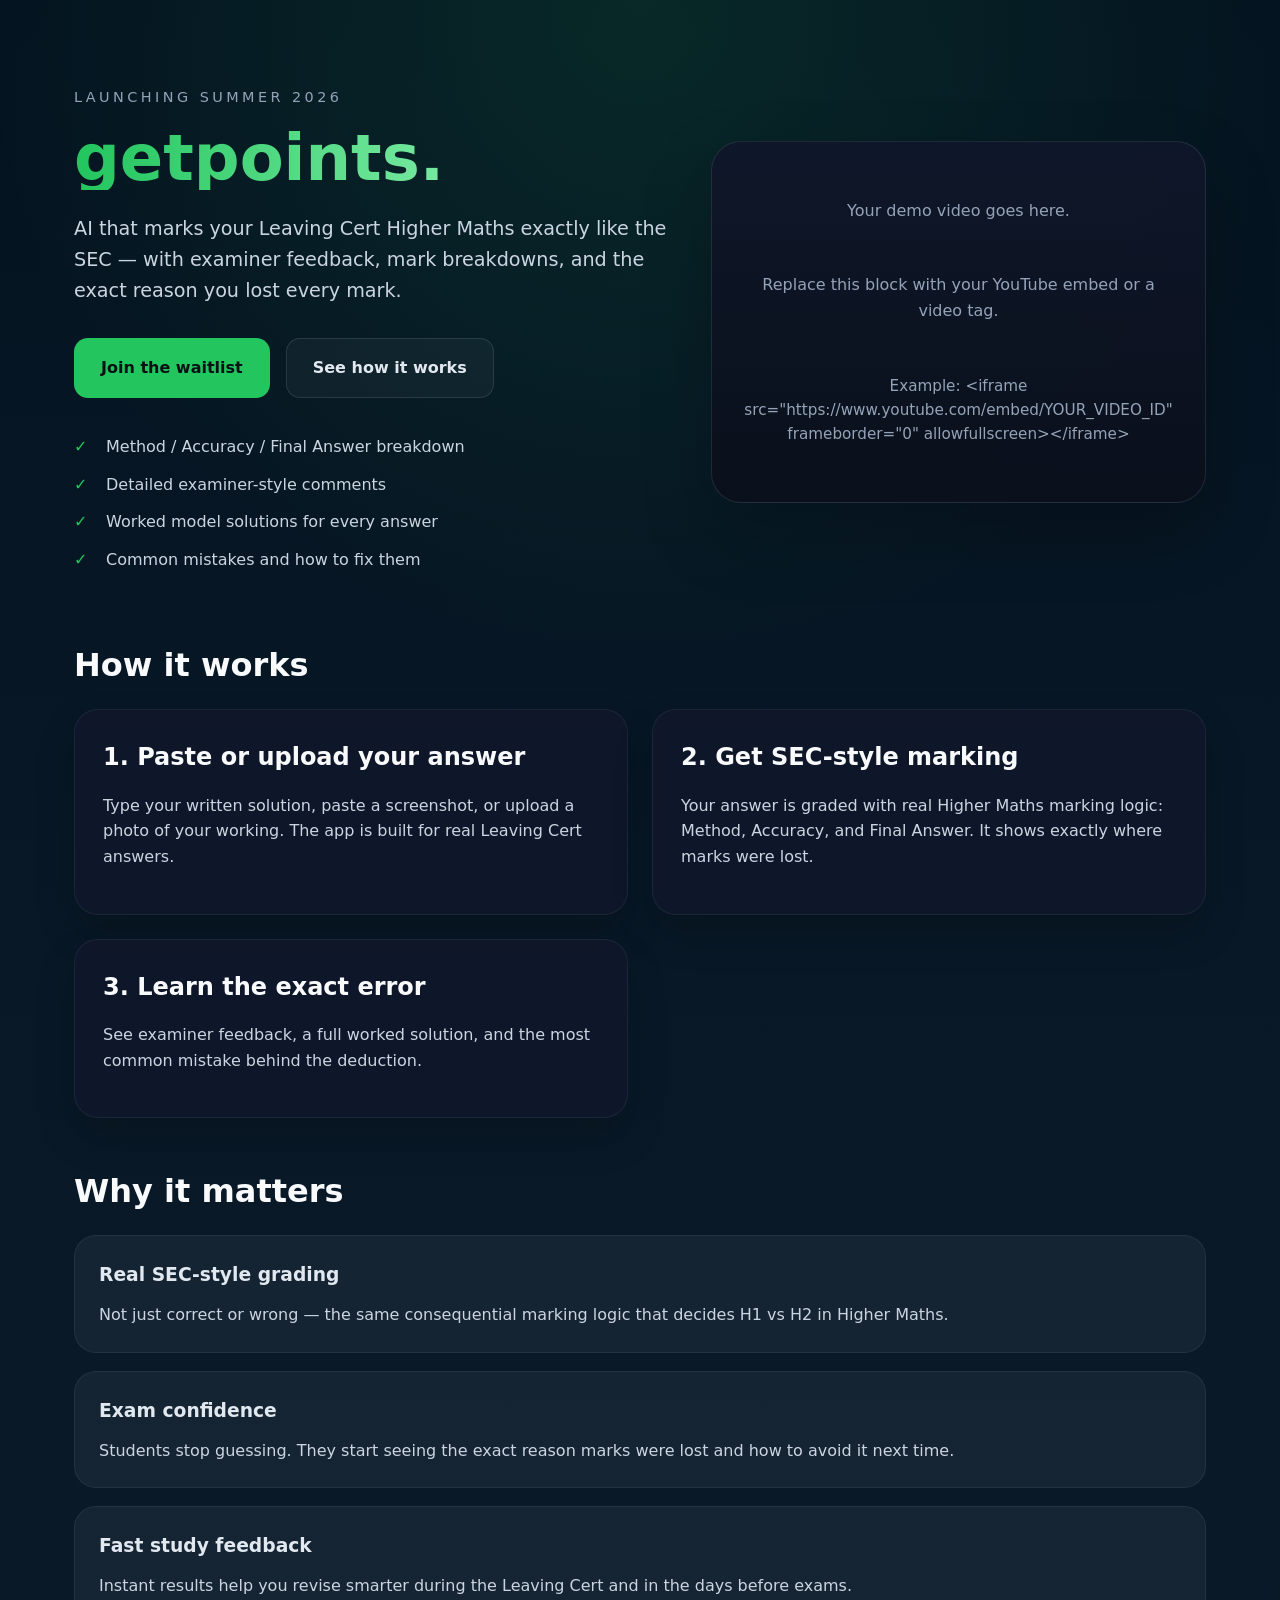
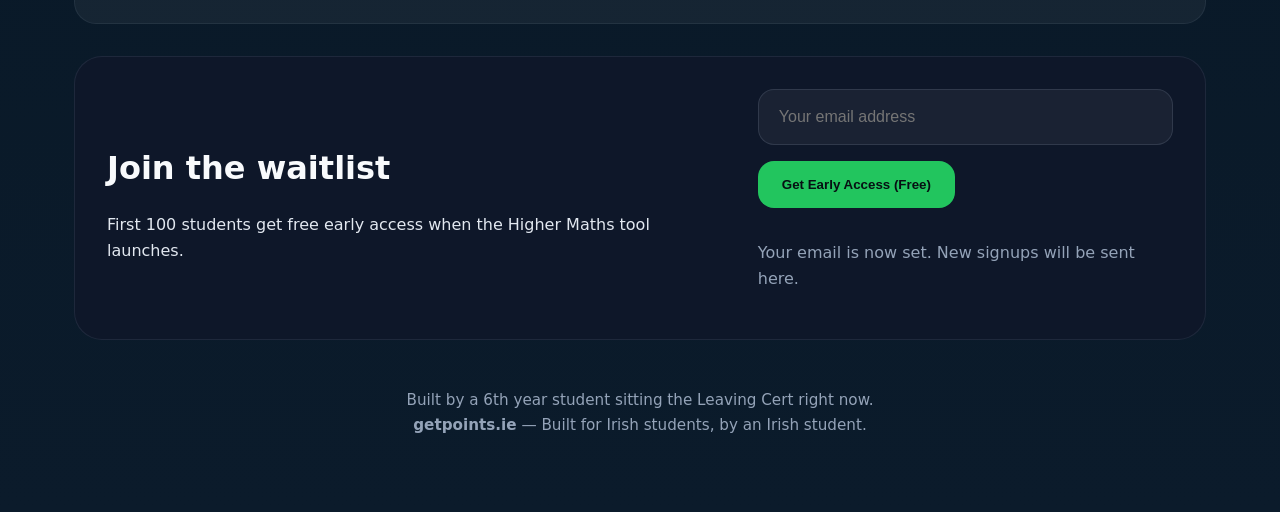
==== index.html @ 21b55fb0 "Prepare static landing page for GitHub Pages deployment" ====
<!DOCTYPE html>
<html lang="en">
<head>
  <meta charset="UTF-8">
  <meta name="viewport" content="width=device-width, initial-scale=1.0">
  <title>getpoints — Leaving Cert Maths Grader</title>
  <link rel="stylesheet" href="styles.css">
</head>
<body>
  <div class="page">
    <header class="hero">
      <div class="hero-copy">
        <p class="eyebrow">Launching Summer 2026</p>
        <h1>getpoints.</h1>
        <p class="hero-text">AI that marks your Leaving Cert Higher Maths exactly like the SEC — with examiner feedback, mark breakdowns, and the exact reason you lost every mark.</p>

        <div class="hero-actions">
          <a class="btn btn-primary" href="#waitlist">Join the waitlist</a>
          <a class="btn btn-outline" href="#how-it-works">See how it works</a>
        </div>

        <ul class="hero-highlights">
          <li>Method / Accuracy / Final Answer breakdown</li>
          <li>Detailed examiner-style comments</li>
          <li>Worked model solutions for every answer</li>
          <li>Common mistakes and how to fix them</li>
        </ul>
      </div>

      <div class="video-card">
        <div class="video-placeholder">
          <p>Your demo video goes here.</p>
          <p>Replace this block with your YouTube embed or a video tag.</p>
          <p style="margin-top: 18px; font-size: 0.95rem; color: #94a3b8;">Example: &lt;iframe src="https://www.youtube.com/embed/YOUR_VIDEO_ID" frameborder="0" allowfullscreen&gt;&lt;/iframe&gt;</p>
        </div>
      </div>
    </header>

    <section id="how-it-works" class="section">
      <h2 class="section-title">How it works</h2>
      <div class="grid-2">
        <div class="card">
          <h2>1. Paste or upload your answer</h2>
          <p>Type your written solution, paste a screenshot, or upload a photo of your working. The app is built for real Leaving Cert answers.</p>
        </div>
        <div class="card">
          <h2>2. Get SEC-style marking</h2>
          <p>Your answer is graded with real Higher Maths marking logic: Method, Accuracy, and Final Answer. It shows exactly where marks were lost.</p>
        </div>
        <div class="card">
          <h2>3. Learn the exact error</h2>
          <p>See examiner feedback, a full worked solution, and the most common mistake behind the deduction.</p>
        </div>
      </div>
    </section>

    <section class="section">
      <h2 class="section-title">Why it matters</h2>
      <div class="metrics">
        <div class="metric">
          <h3>Real SEC-style grading</h3>
          <p>Not just correct or wrong — the same consequential marking logic that decides H1 vs H2 in Higher Maths.</p>
        </div>
        <div class="metric">
          <h3>Exam confidence</h3>
          <p>Students stop guessing. They start seeing the exact reason marks were lost and how to avoid it next time.</p>
        </div>
        <div class="metric">
          <h3>Fast study feedback</h3>
          <p>Instant results help you revise smarter during the Leaving Cert and in the days before exams.</p>
        </div>
      </div>
    </section>

    <section id="waitlist" class="section waitlist">
      <div>
        <h2 class="section-title">Join the waitlist</h2>
        <p>First 100 students get free early access when the Higher Maths tool launches.</p>
      </div>
      <form action="https://formsubmit.co/spareacount6666@gmail.com" method="POST">
        <input type="hidden" name="_captcha" value="false">
        <input type="email" name="email" placeholder="Your email address" aria-label="Your email address" required>
        <button type="submit">Get Early Access (Free)</button>
        <p class="waitlist-note">Your email is now set. New signups will be sent here.</p>
      </form>
    </section>

    <p class="footer">
      Built by a 6th year student sitting the Leaving Cert right now.<br>
      <strong>getpoints.ie</strong> — Built for Irish students, by an Irish student.
    </p>
  </div>
</body>
</html>
---- styles.css ----
* {
  box-sizing: border-box;
}

:root {
  color-scheme: dark;
  font-family: 'Segoe UI', 'Inter', system-ui, sans-serif;
  color: #e2e8f0;
  background: #03111f;
  line-height: 1.6;
}

body {
  margin: 0;
  min-height: 100vh;
  background: radial-gradient(circle at top, rgba(34, 197, 94, 0.12), transparent 30%),
              linear-gradient(180deg, #041320 0%, #081826 45%, #0b1b2b 100%);
}

img,
iframe,
video {
  max-width: 100%;
}

.page {
  width: min(100%, 1180px);
  margin: 0 auto;
  padding: 32px 24px 60px;
}

.hero {
  display: grid;
  grid-template-columns: 1.1fr 0.9fr;
  gap: 32px;
  align-items: center;
  padding: 40px 0 20px;
}

.hero-copy {
  max-width: 640px;
}

.eyebrow {
  font-size: 0.9rem;
  text-transform: uppercase;
  letter-spacing: 0.24em;
  color: #94a3b8;
  margin-bottom: 18px;
}

h1 {
  margin: 0;
  font-size: clamp(3rem, 5vw, 4.8rem);
  line-height: 0.98;
  background: linear-gradient(90deg, #22c55e, #86efac 72%);
  -webkit-background-clip: text;
  -webkit-text-fill-color: transparent;
}

.hero-text {
  margin: 24px 0 0;
  font-size: 1.2rem;
  color: #cbd5e1;
  max-width: 720px;
}

.hero-actions {
  display: flex;
  flex-wrap: wrap;
  gap: 16px;
  margin: 32px 0 0;
}

.btn {
  display: inline-flex;
  align-items: center;
  justify-content: center;
  border-radius: 14px;
  border: 1px solid transparent;
  padding: 16px 26px;
  font-weight: 700;
  text-decoration: none;
  transition: transform 0.2s ease, background-color 0.2s ease, border-color 0.2s ease;
}

.btn-primary {
  background: #22c55e;
  color: #071013;
}

.btn-outline {
  background: rgba(255, 255, 255, 0.04);
  color: #e2e8f0;
  border-color: rgba(148, 163, 184, 0.18);
}

.btn:hover {
  transform: translateY(-1px);
}

.hero-highlights {
  list-style: none;
  padding: 0;
  margin: 0;
  display: grid;
  gap: 12px;
  margin-top: 36px;
}

.hero-highlights li {
  position: relative;
  padding-left: 32px;
  font-size: 1rem;
  color: #cbd5e1;
}

.hero-highlights li::before {
  content: '✓';
  position: absolute;
  left: 0;
  top: 0;
  color: #22c55e;
  font-weight: 700;
}

.video-card {
  border-radius: 30px;
  overflow: hidden;
  background: linear-gradient(180deg, rgba(15, 23, 42, 0.96), rgba(10, 16, 27, 0.96));
  box-shadow: 0 30px 70px rgba(0, 0, 0, 0.22);
  border: 1px solid rgba(148, 163, 184, 0.16);
}

.video-placeholder {
  min-height: 360px;
  display: grid;
  place-items: center;
  padding: 32px;
  color: #94a3b8;
  text-align: center;
}

.section {
  margin-top: 48px;
}

.grid-2 {
  display: grid;
  grid-template-columns: repeat(2, minmax(0, 1fr));
  gap: 24px;
}

.card {
  background: rgba(15, 23, 42, 0.95);
  border-radius: 24px;
  border: 1px solid rgba(148, 163, 184, 0.1);
  padding: 28px;
  box-shadow: 0 20px 40px rgba(0,0,0,0.16);
}

.card h2 {
  margin-top: 0;
  margin-bottom: 16px;
  color: #f8fafc;
}

.card p,
.card li {
  color: #cbd5e1;
}

.card ul {
  padding-left: 20px;
  margin: 0;
  list-style: disc;
}

.section-title {
  font-size: 2rem;
  margin-bottom: 18px;
  color: #f8fafc;
}

.metrics {
  display: grid;
  gap: 18px;
}

.metric {
  padding: 24px;
  border-radius: 22px;
  background: rgba(255,255,255,0.05);
  border: 1px solid rgba(148, 163, 184, 0.1);
}

.metric h3 {
  margin-top: 0;
  margin-bottom: 12px;
  color: #e2e8f0;
}

.metric p {
  margin: 0;
  color: #cbd5e1;
}

.waitlist {
  display: grid;
  grid-template-columns: 1.2fr 0.8fr;
  gap: 28px;
  align-items: center;
  margin-top: 32px;
  padding: 32px;
  border-radius: 28px;
  background: rgba(15, 23, 42, 0.96);
  border: 1px solid rgba(148, 163, 184, 0.12);
}

.waitlist form {
  display: grid;
  gap: 16px;
}

.demo {
  margin-top: 42px;
}

.demo-card {
  display: grid;
  gap: 28px;
  padding: 32px;
  border-radius: 28px;
  background: rgba(255, 255, 255, 0.04);
  border: 1px solid rgba(148, 163, 184, 0.12);
}

.demo-card textarea,
.demo-card input {
  width: 100%;
  border-radius: 16px;
  border: 1px solid rgba(148, 163, 184, 0.15);
  background: rgba(15, 23, 42, 0.95);
  color: #e2e8f0;
  padding: 18px 20px;
  font-size: 1rem;
}

.demo-card textarea {
  min-height: 160px;
  resize: vertical;
}

.demo-actions {
  display: flex;
  flex-wrap: wrap;
  gap: 14px;
  align-items: center;
}

.demo-status {
  color: #cbd5e1;
}

.demo-output {
  white-space: pre-wrap;
  background: rgba(15, 23, 42, 0.96);
  border-radius: 20px;
  padding: 24px;
  border: 1px solid rgba(148, 163, 184, 0.14);
  color: #e2e8f0;
  min-height: 180px;
  overflow-x: auto;
}

@media (max-width: 960px) {
  .demo-card,
  .waitlist {
    grid-template-columns: 1fr;
  }
}

.waitlist input {
  width: 100%;
  padding: 18px 20px;
  border-radius: 16px;
  border: 1px solid rgba(148, 163, 184, 0.18);
  background: rgba(255, 255, 255, 0.05);
  color: #e2e8e0;
  font-size: 1rem;
}

.waitlist button {
  width: fit-content;
  padding: 16px 24px;
  border-radius: 16px;
  border: none;
  background: #22c55e;
  color: #071013;
  font-weight: 700;
  cursor: pointer;
}

.waitlist-note {
  color: #94a3b8;
}

.footer {
  color: #94a3b8;
  font-size: 0.95rem;
  text-align: center;
  margin-top: 48px;
}

@media (max-width: 960px) {
  .hero,
  .grid-2,
  .waitlist {
    grid-template-columns: 1fr;
  }

  .hero {
    gap: 24px;
  }
}

@media (max-width: 640px) {
  .page {
    padding: 24px 16px 40px;
  }
  .hero-text,
  .section-title {
    font-size: 1.05rem;
  }
  .waitlist {
    padding: 24px;
  }
}
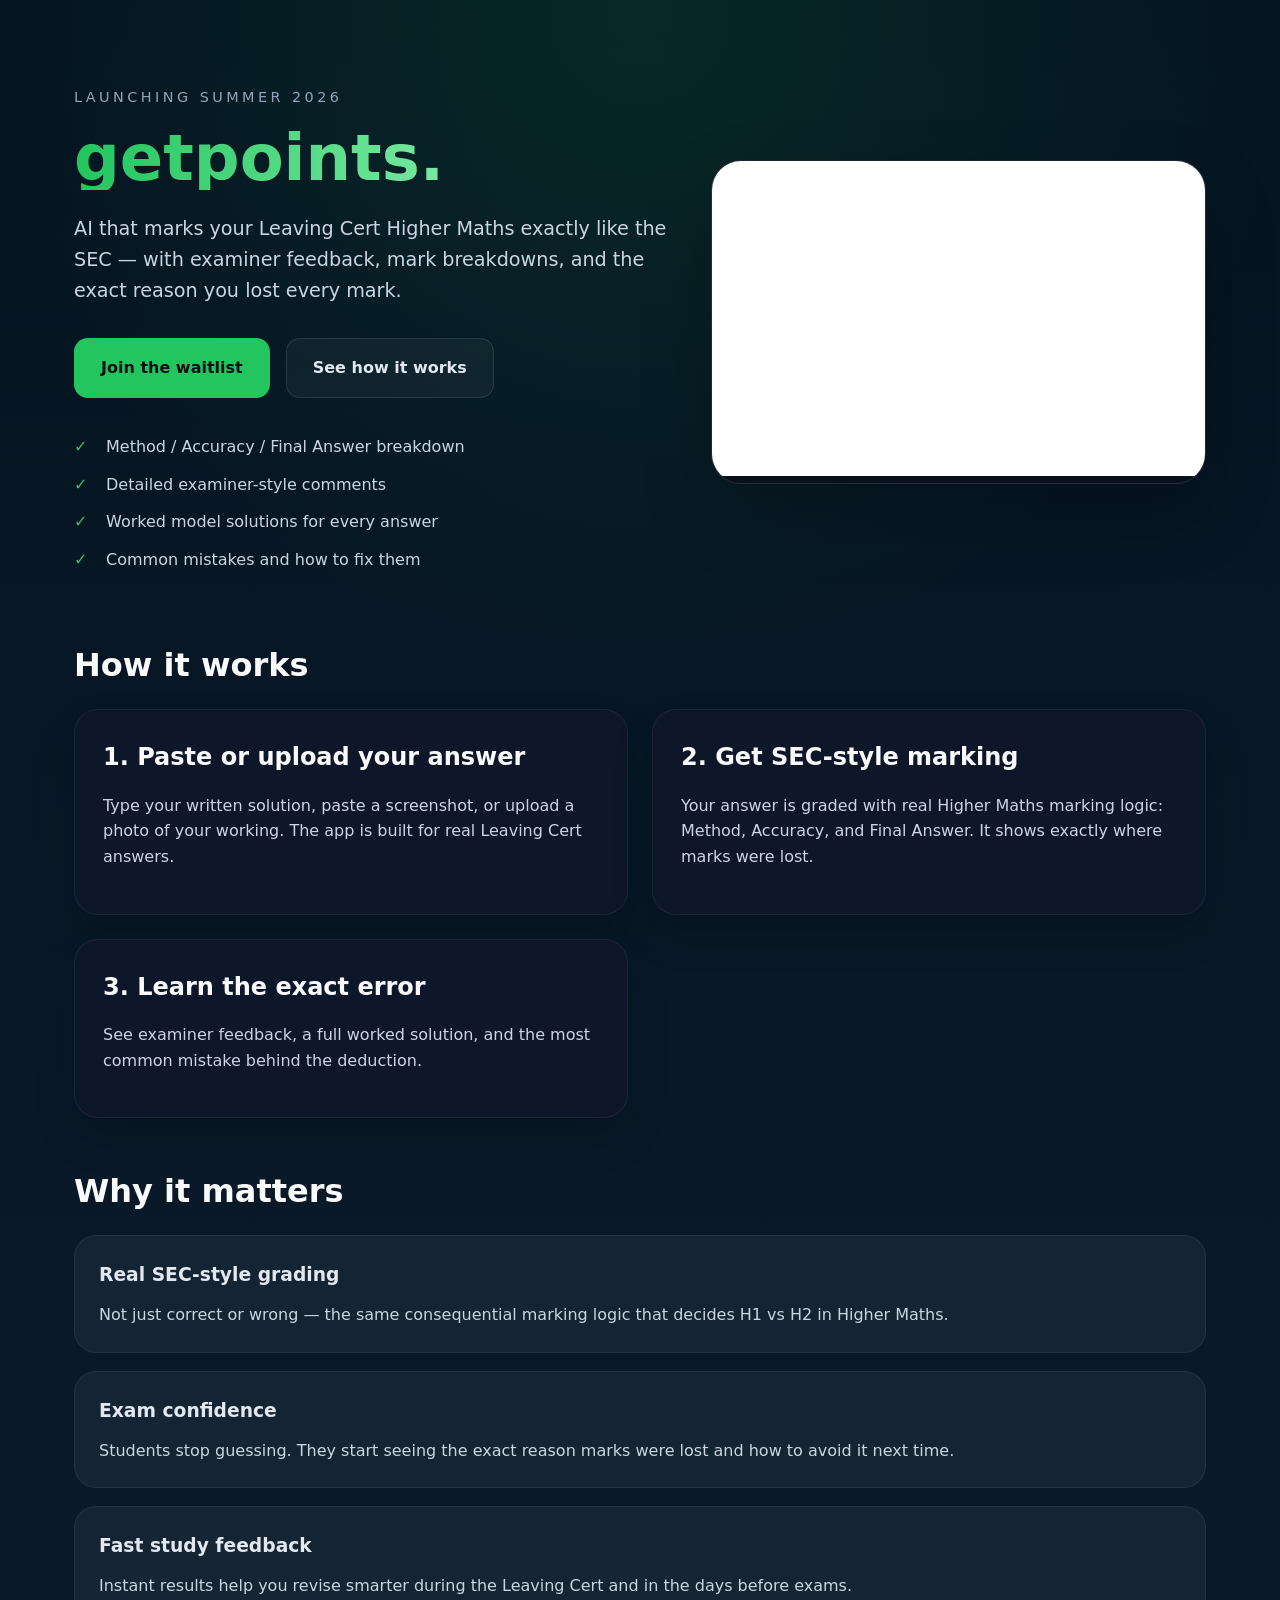
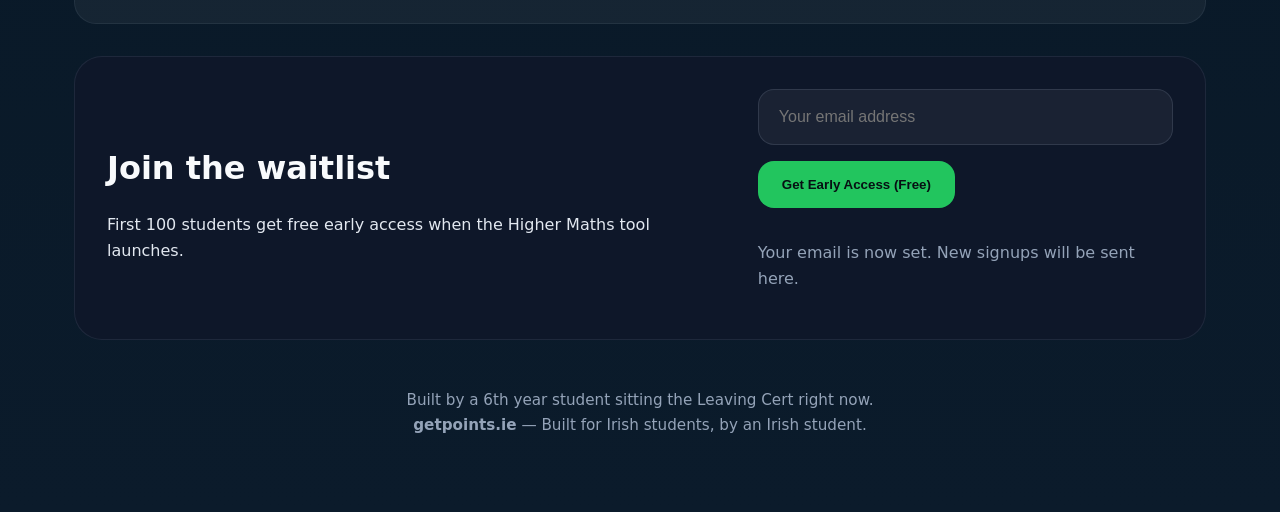
==== commit ff85210a: "Update YouTube embed and Formsubmit redirect for GitHub Pages" ====
--- a/index.html
+++ b/index.html
@@ -28,11 +28,7 @@
       </div>
 
       <div class="video-card">
-        <div class="video-placeholder">
-          <p>Your demo video goes here.</p>
-          <p>Replace this block with your YouTube embed or a video tag.</p>
-          <p style="margin-top: 18px; font-size: 0.95rem; color: #94a3b8;">Example: &lt;iframe src="https://www.youtube.com/embed/YOUR_VIDEO_ID" frameborder="0" allowfullscreen&gt;&lt;/iframe&gt;</p>
-        </div>
+        <iframe width="560" height="315" src="https://www.youtube.com/embed/fudE-BVi40E" title="YouTube video player" frameborder="0" allow="accelerometer; autoplay; clipboard-write; encrypted-media; gyroscope; picture-in-picture; web-share" allowfullscreen></iframe>
       </div>
     </header>
 
@@ -79,7 +75,8 @@
       </div>
       <form action="https://formsubmit.co/spareacount6666@gmail.com" method="POST">
         <input type="hidden" name="_captcha" value="false">
-        <input type="email" name="email" placeholder="Your email address" aria-label="Your email address" required>
+        <input type="hidden" name="_next" value="https://harrytullywork-hash.github.io/Lc-app-v3/">
+        <input type="email" name="_replyto" placeholder="Your email address" aria-label="Your email address" required>
         <button type="submit">Get Early Access (Free)</button>
         <p class="waitlist-note">Your email is now set. New signups will be sent here.</p>
       </form>
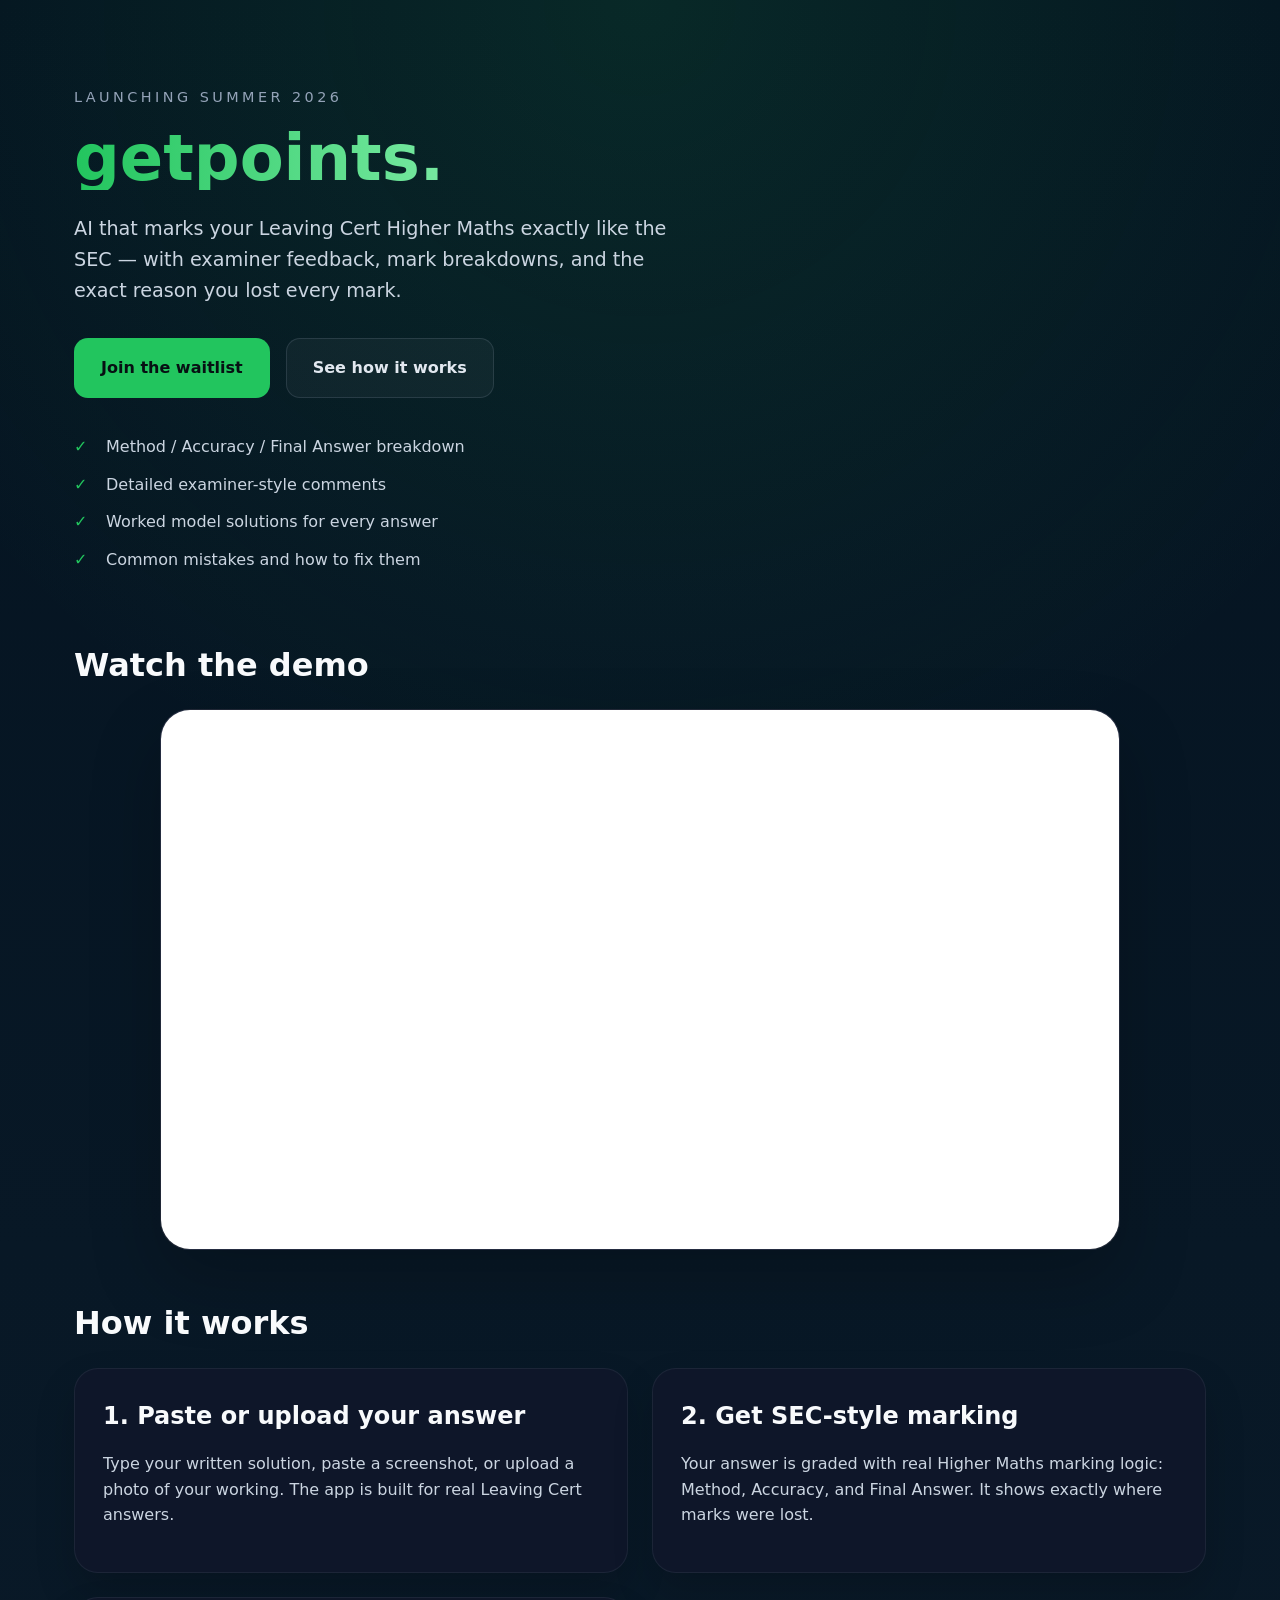
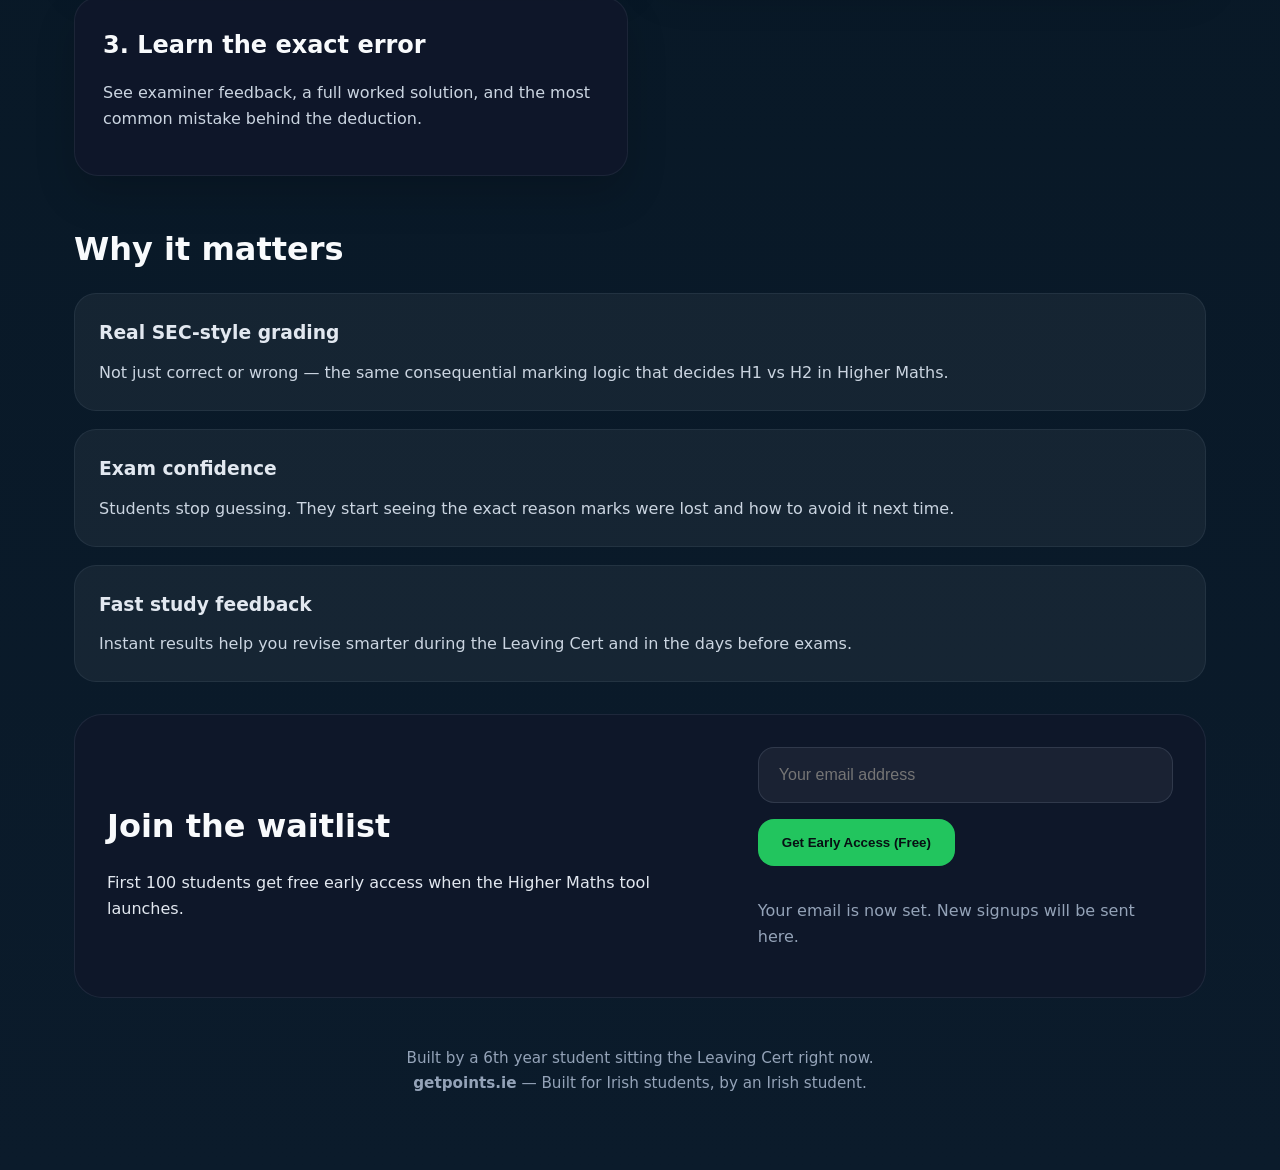
==== commit 6a853e56: "Push updated video section and autoplay changes" ====
--- a/index.html
+++ b/index.html
@@ -27,10 +27,17 @@
         </ul>
       </div>
 
+    </header>
+
+    <section class="section video-section">
+      <h2 class="section-title">Watch the demo</h2>
       <div class="video-card">
-        <iframe width="560" height="315" src="https://www.youtube.com/embed/fudE-BVi40E" title="YouTube video player" frameborder="0" allow="accelerometer; autoplay; clipboard-write; encrypted-media; gyroscope; picture-in-picture; web-share" allowfullscreen></iframe>
+        <div class="video-wrapper">
+          <iframe src="https://www.youtube.com/embed/fudE-BVi40E?autoplay=1&mute=1&controls=0&rel=0&modestbranding=1&playsinline=1" title="YouTube video player" frameborder="0" allow="accelerometer; autoplay; clipboard-write; encrypted-media; gyroscope; picture-in-picture; web-share; fullscreen" allowfullscreen></iframe>
+          <div class="video-blocker" aria-hidden="true"></div>
+        </div>
       </div>
-    </header>
+    </section>
 
     <section id="how-it-works" class="section">
       <h2 class="section-title">How it works</h2>
--- a/styles.css
+++ b/styles.css
@@ -130,6 +130,28 @@
   background: linear-gradient(180deg, rgba(15, 23, 42, 0.96), rgba(10, 16, 27, 0.96));
   box-shadow: 0 30px 70px rgba(0, 0, 0, 0.22);
   border: 1px solid rgba(148, 163, 184, 0.16);
+  max-width: 960px;
+  margin: 0 auto;
+}
+
+.video-wrapper {
+  position: relative;
+  width: 100%;
+  aspect-ratio: 16 / 9;
+}
+
+.video-wrapper iframe {
+  width: 100%;
+  height: 100%;
+  display: block;
+}
+
+.video-blocker {
+  position: absolute;
+  inset: 0;
+  z-index: 2;
+  pointer-events: all;
+  cursor: default;
 }
 
 .video-placeholder {
@@ -139,6 +161,10 @@
   padding: 32px;
   color: #94a3b8;
   text-align: center;
+}
+
+.video-section {
+  margin-top: 40px;
 }
 
 .section {
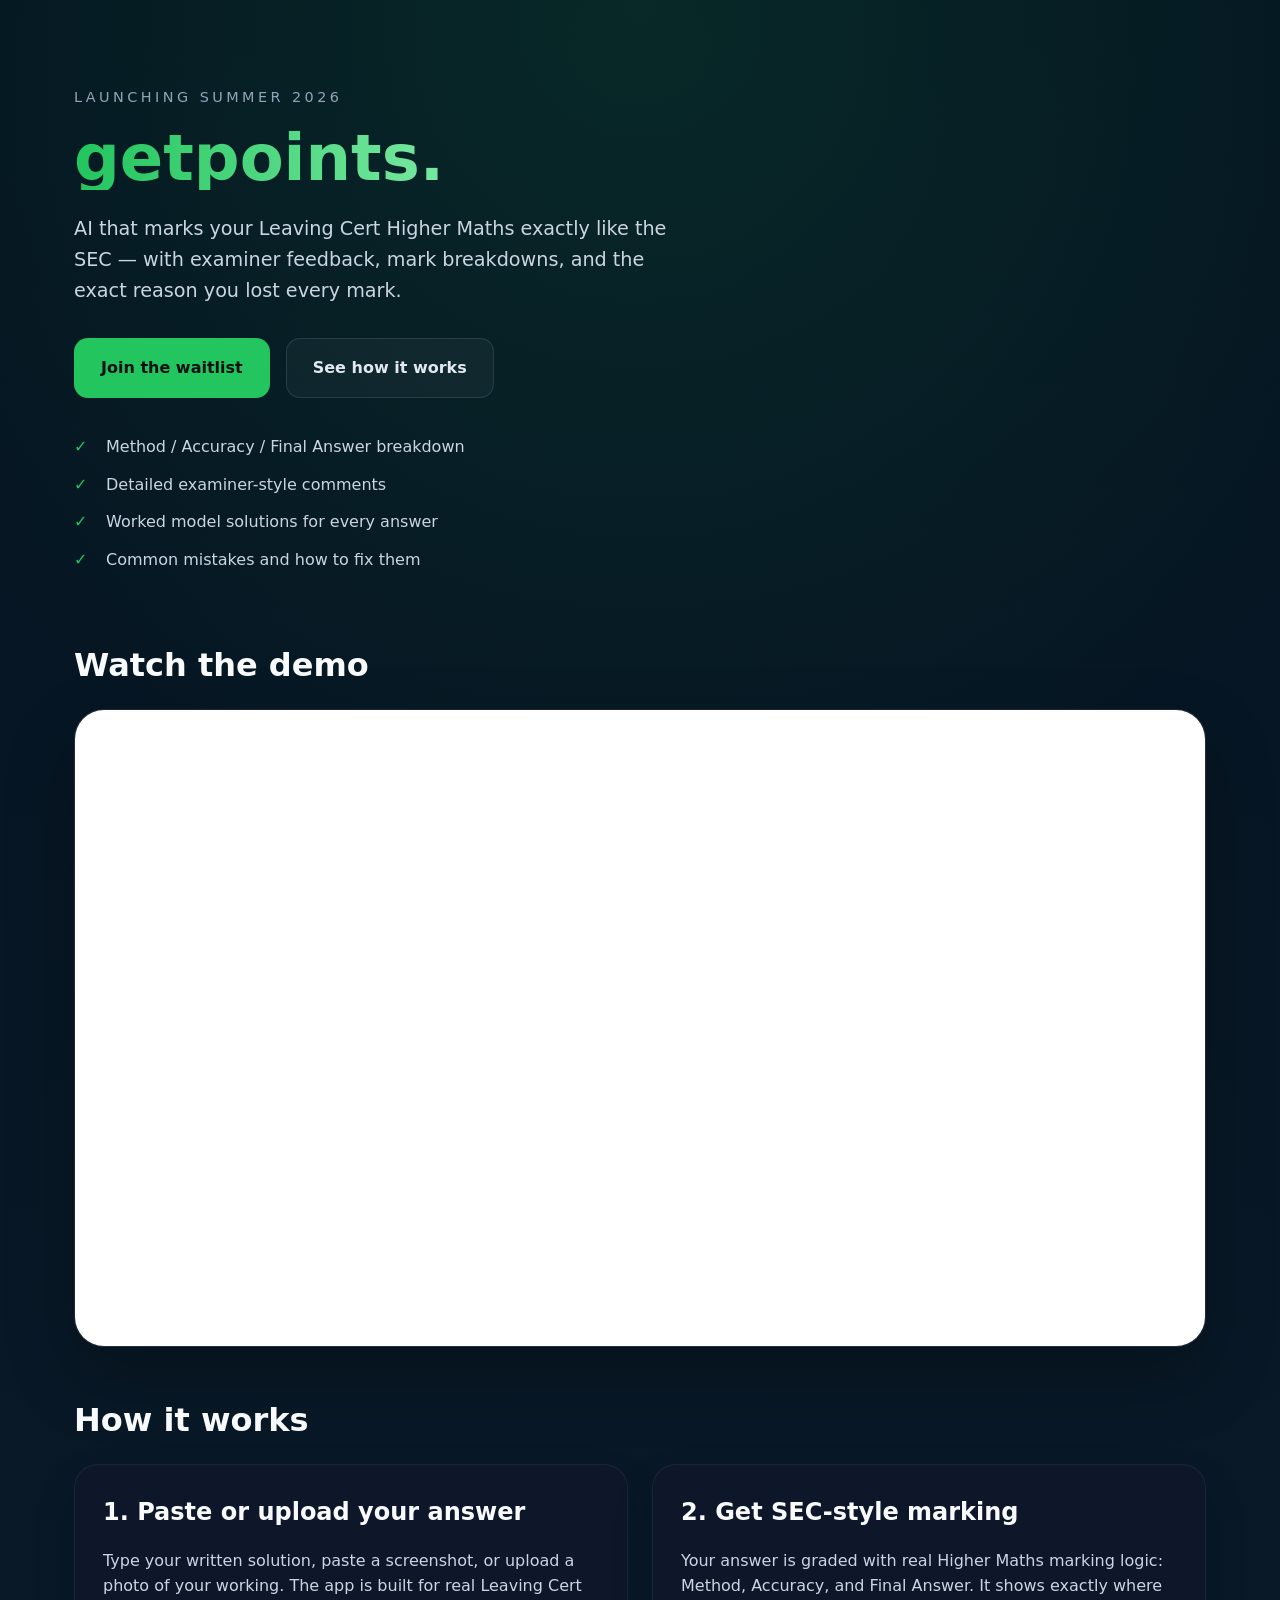
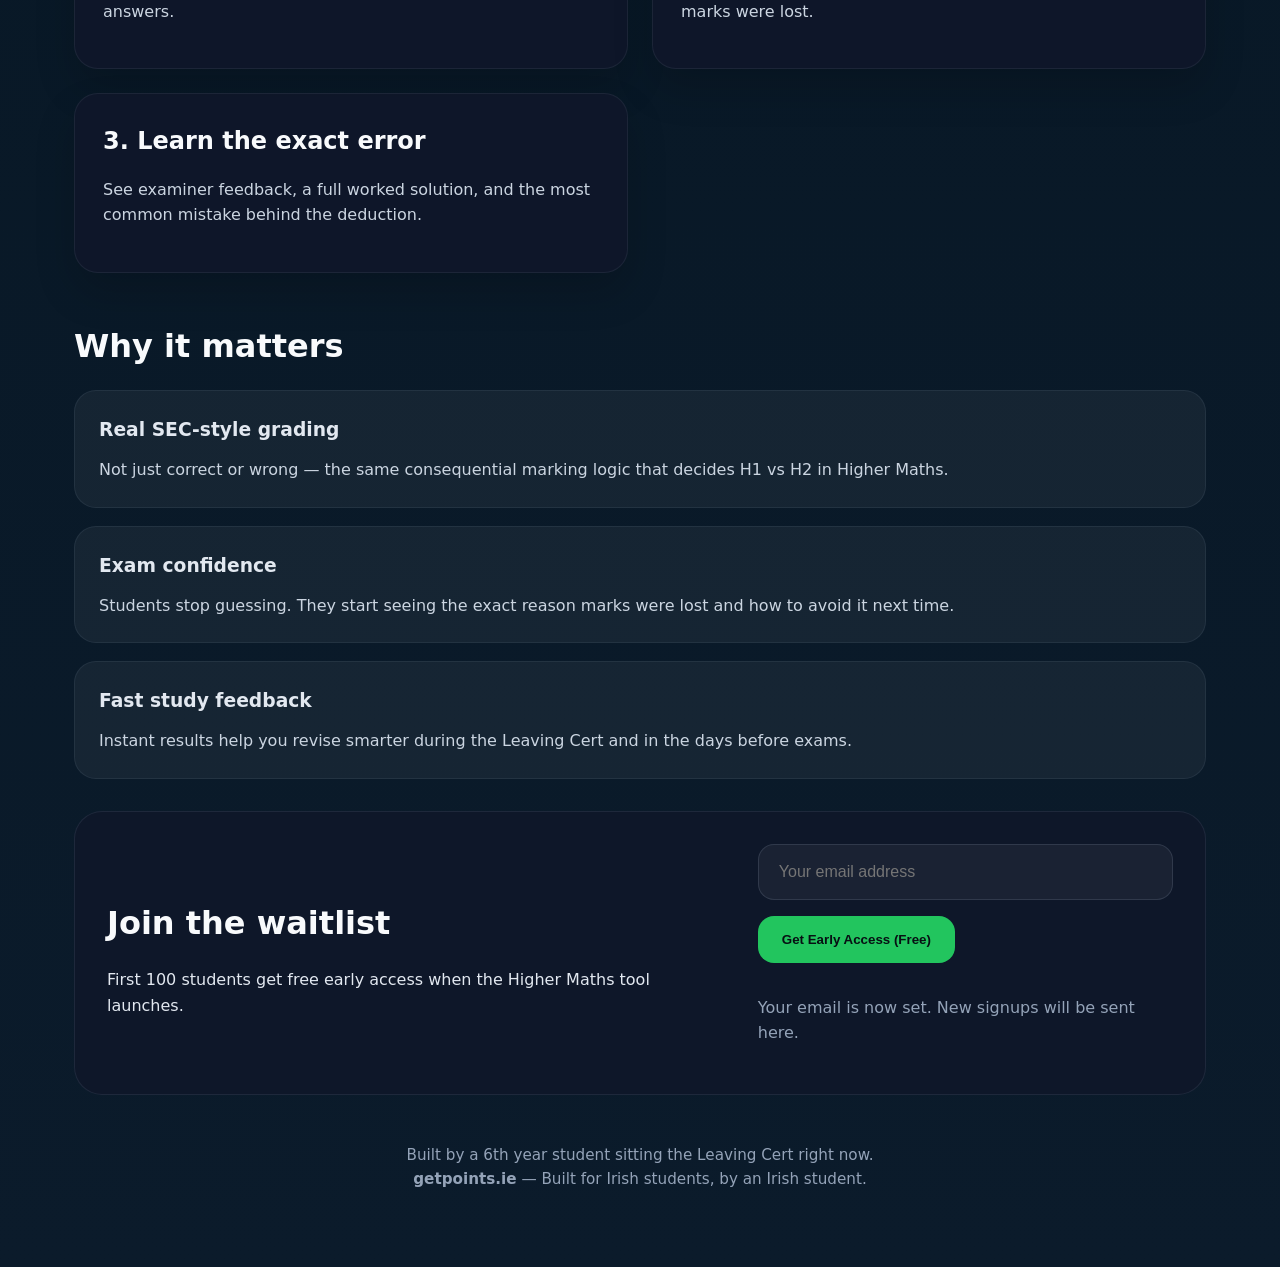
==== commit 4a277eed: "Update favicon and video layout for GitHub and Vercel deployment" ====
--- a/index.html
+++ b/index.html
@@ -4,6 +4,9 @@
   <meta charset="UTF-8">
   <meta name="viewport" content="width=device-width, initial-scale=1.0">
   <title>getpoints — Leaving Cert Maths Grader</title>
+  <link rel="icon" type="image/svg+xml" href="favicon.svg">
+  <link rel="icon" type="image/png" href="favicon.png">
+  <link rel="shortcut icon" href="favicon.ico" type="image/x-icon">
   <link rel="stylesheet" href="styles.css">
 </head>
 <body>
--- a/styles.css
+++ b/styles.css
@@ -130,7 +130,8 @@
   background: linear-gradient(180deg, rgba(15, 23, 42, 0.96), rgba(10, 16, 27, 0.96));
   box-shadow: 0 30px 70px rgba(0, 0, 0, 0.22);
   border: 1px solid rgba(148, 163, 184, 0.16);
-  max-width: 960px;
+  width: 100%;
+  max-width: none;
   margin: 0 auto;
 }
 
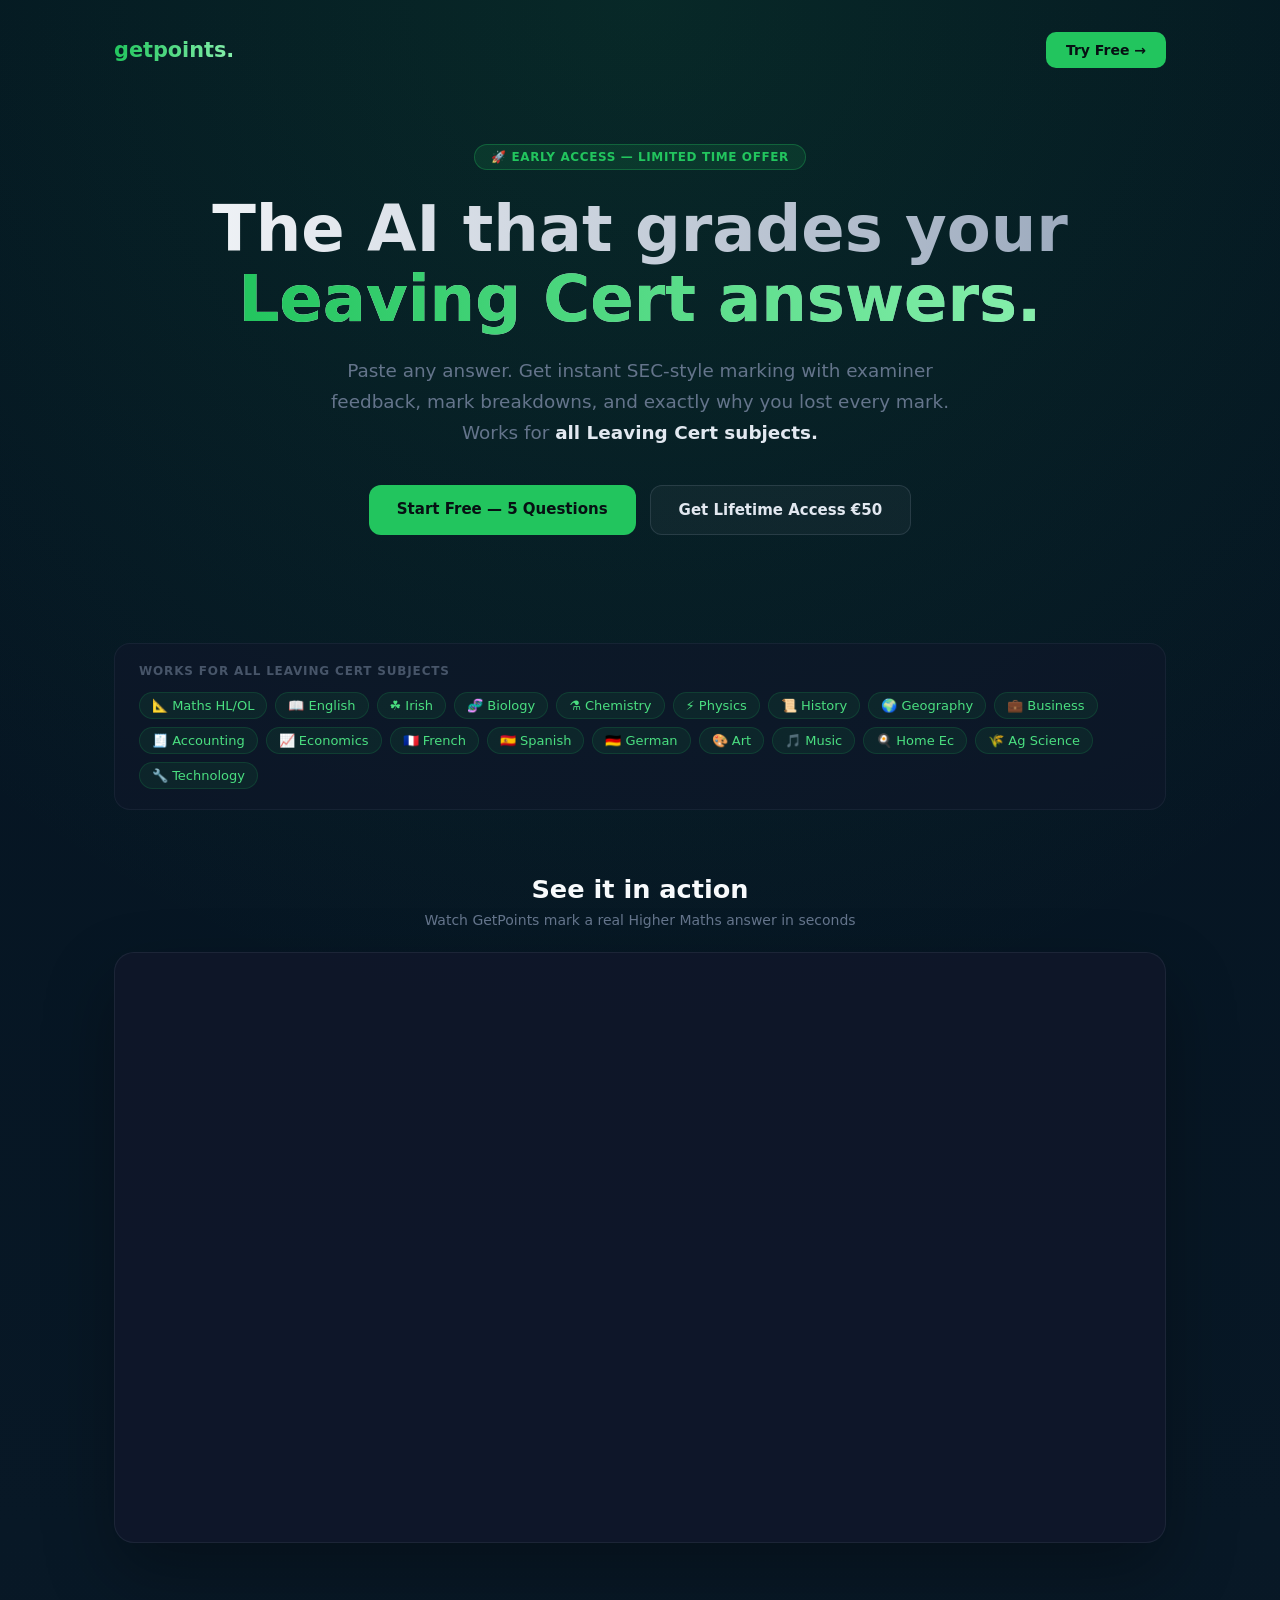
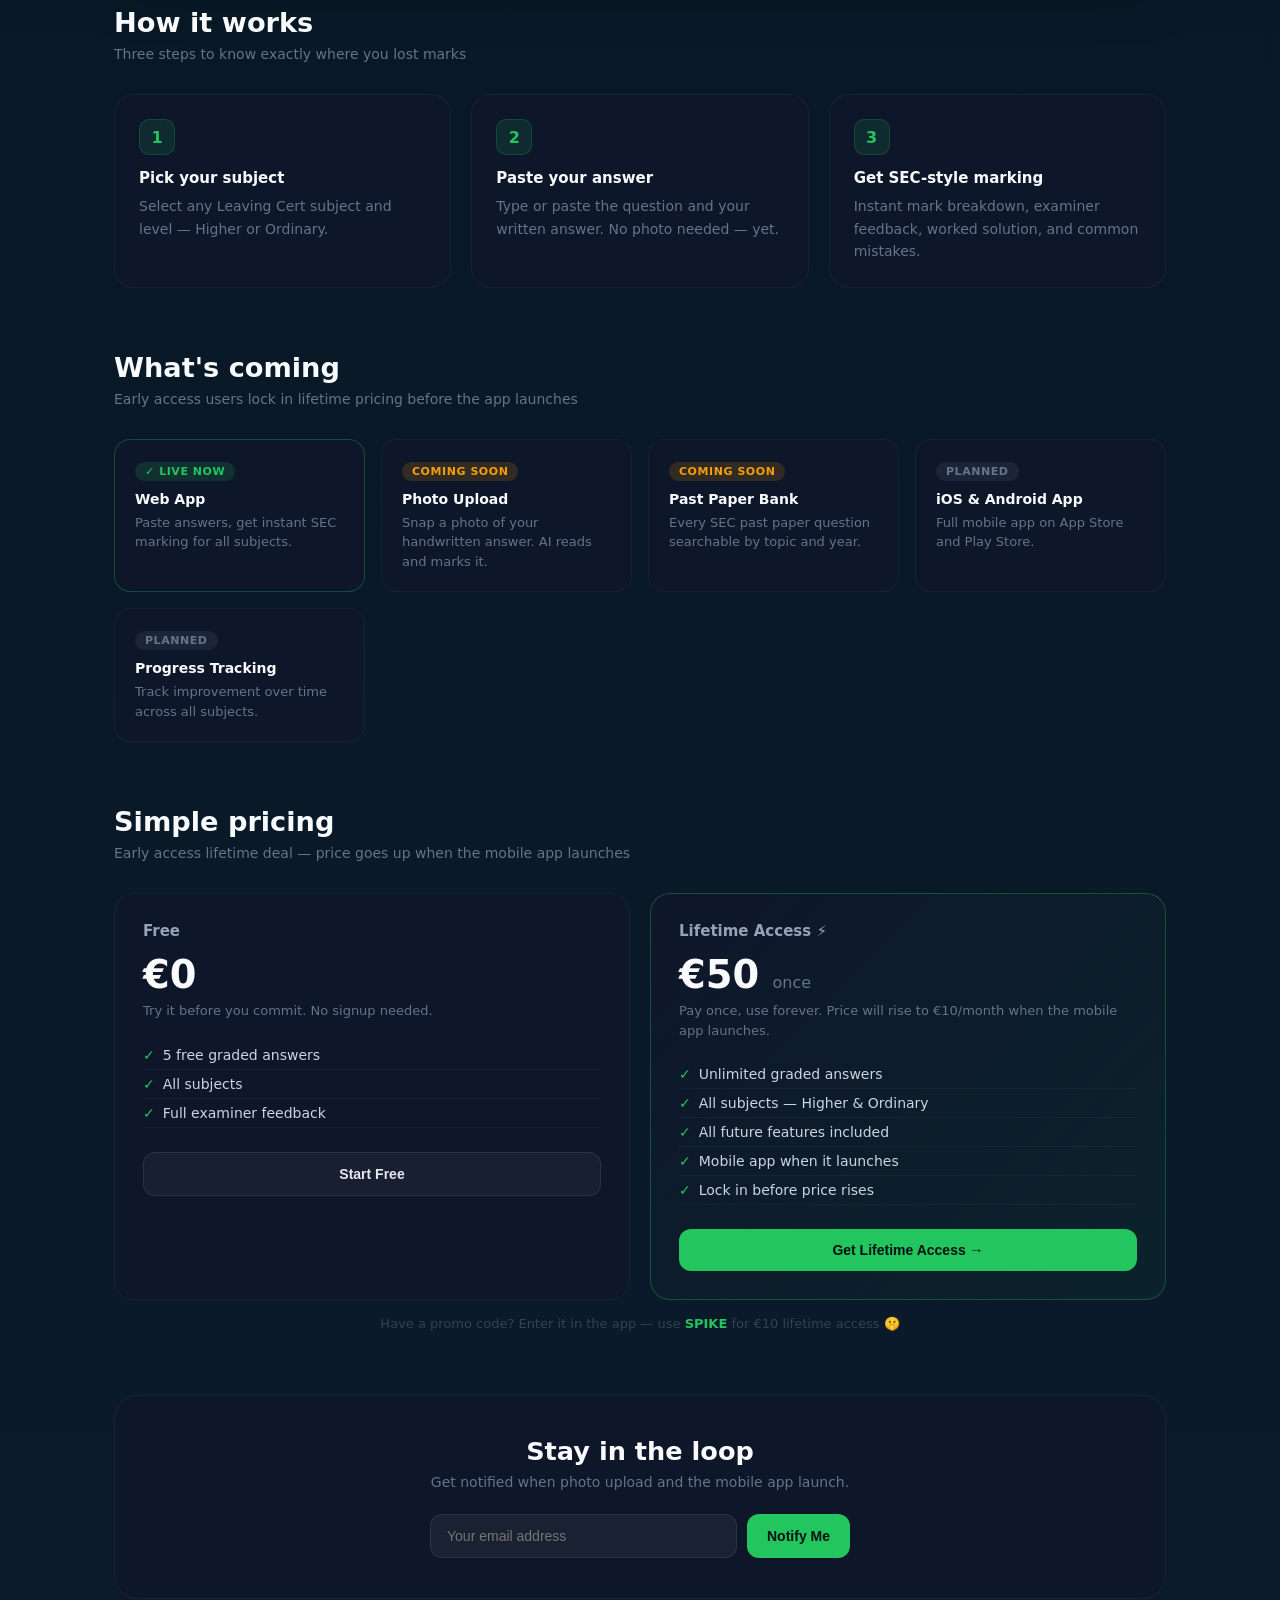
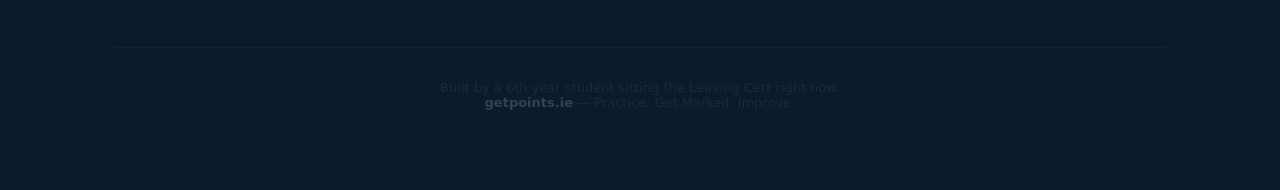
==== commit 6446f5bf: "Frontend: update landing page and add getpoints_app (SPIKE promo)" ====
--- a/index.html
+++ b/index.html
@@ -7,95 +7,364 @@
   <link rel="icon" type="image/svg+xml" href="favicon.svg">
   <link rel="icon" type="image/png" href="favicon.png">
   <link rel="shortcut icon" href="favicon.ico" type="image/x-icon">
-  <link rel="stylesheet" href="styles.css">
-</head>
-<body>
+  <!DOCTYPE html>
+  <html lang="en">
+  <head>
+  <meta charset="UTF-8">
+  <meta name="viewport" content="width=device-width, initial-scale=1.0">
+  <title>GetPoints — AI Exam Grading for Leaving Cert</title>
+  <link rel="icon" href="logo.png">
+  <style>
+  * { box-sizing: border-box; margin: 0; padding: 0; }
+  :root { font-family: 'Segoe UI', 'Inter', system-ui, sans-serif; }
+  body {
+    background: radial-gradient(circle at top, rgba(34,197,94,0.12), transparent 30%),
+                linear-gradient(180deg, #041320 0%, #081826 45%, #0b1b2b 100%);
+    min-height: 100vh; color: #e2e8f0;
+  }
+  a { color: inherit; text-decoration: none; }
+  img, iframe, video { max-width: 100%; }
+  .page { width: min(100%, 1100px); margin: 0 auto; padding: 32px 24px 80px; }
+
+  /* NAV */
+  nav { display: flex; align-items: center; justify-content: space-between; margin-bottom: 56px; }
+  .nav-logo { display: flex; align-items: center; gap: 10px; }
+  .nav-logo img { width: 38px; height: 38px; border-radius: 9px; }
+  .nav-logo span {
+    font-size: 1.3rem; font-weight: 700;
+    background: linear-gradient(90deg, #22c55e, #86efac);
+    -webkit-background-clip: text; -webkit-text-fill-color: transparent;
+  }
+  .nav-cta {
+    padding: 10px 20px; background: #22c55e; border-radius: 10px;
+    font-weight: 700; font-size: 14px; color: #071013;
+    transition: background 0.15s;
+  }
+  .nav-cta:hover { background: #16a34a; }
+
+  /* HERO */
+  .hero { text-align: center; padding: 20px 0 60px; }
+  .early-badge {
+    display: inline-block; font-size: 12px; font-weight: 600;
+    background: rgba(34,197,94,0.12); border: 1px solid rgba(34,197,94,0.3);
+    color: #22c55e; border-radius: 999px; padding: 5px 16px; margin-bottom: 24px;
+    letter-spacing: 0.05em; text-transform: uppercase;
+  }
+  .hero h1 {
+    font-size: clamp(2.4rem, 5vw, 4rem); font-weight: 700; line-height: 1.1;
+    background: linear-gradient(90deg, #f8fafc, #94a3b8);
+    -webkit-background-clip: text; -webkit-text-fill-color: transparent;
+    margin-bottom: 20px;
+  }
+  .hero h1 span {
+    background: linear-gradient(90deg, #22c55e, #86efac);
+    -webkit-background-clip: text; -webkit-text-fill-color: transparent;
+  }
+  .hero-sub {
+    font-size: 1.15rem; color: #64748b; max-width: 620px;
+    margin: 0 auto 36px;  line-height: 1.7;
+  }
+  .hero-actions { display: flex; flex-wrap: wrap; gap: 14px; justify-content: center; margin-bottom: 48px; }
+  .btn-primary {
+    padding: 15px 28px; background: #22c55e; border-radius: 12px;
+    font-weight: 700; font-size: 15px; color: #071013; transition: all 0.15s;
+  }
+  .btn-primary:hover { background: #16a34a; transform: translateY(-1px); }
+  .btn-outline {
+    padding: 15px 28px; background: rgba(255,255,255,0.04);
+    border: 1px solid rgba(148,163,184,0.18); border-radius: 12px;
+    font-weight: 600; font-size: 15px; color: #e2e8f0; transition: all 0.15s;
+  }
+  .btn-outline:hover { background: rgba(255,255,255,0.08); }
+
+  /* SUBJECTS STRIP */
+  .subjects-strip {
+    background: rgba(15,23,42,0.7); border-radius: 16px;
+    border: 1px solid rgba(148,163,184,0.08); padding: 20px 24px;
+    margin-bottom: 64px;
+  }
+  .subjects-strip p { font-size: 12px; color: #475569; text-transform: uppercase; letter-spacing: 0.07em; margin-bottom: 14px; font-weight: 600; }
+  .subjects-list { display: flex; flex-wrap: wrap; gap: 8px; }
+  .subj-tag {
+    font-size: 13px; padding: 5px 12px; border-radius: 999px;
+    background: rgba(34,197,94,0.08); border: 1px solid rgba(34,197,94,0.15); color: #4ade80;
+  }
+
+  /* VIDEO */
+  .video-section { margin-bottom: 64px; text-align: center; }
+  .video-section h2 { font-size: 1.6rem; color: #f8fafc; margin-bottom: 8px; }
+  .video-section p { font-size: 14px; color: #64748b; margin-bottom: 24px; }
+  .video-wrap {
+    border-radius: 20px; overflow: hidden;
+    border: 1px solid rgba(148,163,184,0.1);
+    box-shadow: 0 30px 70px rgba(0,0,0,0.3);
+    aspect-ratio: 16/9; background: rgba(15,23,42,0.95);
+  }
+  .video-wrap iframe { width: 100%; height: 100%; border: none; }
+
+  /* HOW IT WORKS */
+  .section-title { font-size: 1.7rem; font-weight: 700; color: #f8fafc; margin-bottom: 8px; }
+  .section-sub { font-size: 14px; color: #64748b; margin-bottom: 32px; }
+  .steps { display: grid; grid-template-columns: repeat(auto-fit, minmax(220px, 1fr)); gap: 20px; margin-bottom: 64px; }
+  .step {
+    background: rgba(15,23,42,0.95); border-radius: 20px;
+    border: 1px solid rgba(148,163,184,0.08); padding: 24px;
+  }
+  .step-num {
+    width: 36px; height: 36px; border-radius: 10px;
+    background: rgba(34,197,94,0.12); border: 1px solid rgba(34,197,94,0.2);
+    color: #22c55e; font-weight: 700; font-size: 16px;
+    display: flex; align-items: center; justify-content: center; margin-bottom: 14px;
+  }
+  .step h3 { font-size: 15px; color: #f8fafc; margin-bottom: 8px; }
+  .step p { font-size: 14px; color: #64748b; line-height: 1.6; }
+
+  /* ROADMAP */
+  .roadmap { margin-bottom: 64px; }
+  .roadmap-grid { display: grid; grid-template-columns: repeat(auto-fit, minmax(200px, 1fr)); gap: 16px; }
+  .roadmap-card {
+    background: rgba(15,23,42,0.95); border-radius: 16px;
+    border: 1px solid rgba(148,163,184,0.08); padding: 20px;
+  }
+  .roadmap-card.active { border-color: rgba(34,197,94,0.3); }
+  .roadmap-tag {
+    display: inline-block; font-size: 11px; font-weight: 600;
+    padding: 3px 10px; border-radius: 999px; margin-bottom: 10px;
+    text-transform: uppercase; letter-spacing: 0.05em;
+  }
+  .tag-live { background: rgba(34,197,94,0.15); color: #22c55e; }
+  .tag-soon { background: rgba(245,158,11,0.15); color: #f59e0b; }
+  .tag-future { background: rgba(148,163,184,0.1); color: #64748b; }
+  .roadmap-card h4 { font-size: 14px; color: #f8fafc; margin-bottom: 6px; }
+  .roadmap-card p { font-size: 13px; color: #64748b; line-height: 1.5; }
+
+  /* PRICING */
+  .pricing { margin-bottom: 64px; }
+  .pricing-grid { display: grid; grid-template-columns: repeat(auto-fit, minmax(240px, 1fr)); gap: 20px; }
+  .price-card {
+    background: rgba(15,23,42,0.95); border-radius: 20px;
+    border: 1px solid rgba(148,163,184,0.08); padding: 28px;
+  }
+  .price-card.featured {
+    border-color: rgba(34,197,94,0.3);
+    background: linear-gradient(135deg, rgba(15,23,42,0.98), rgba(34,197,94,0.05));
+  }
+  .price-card h3 { font-size: 15px; color: #94a3b8; margin-bottom: 12px; font-weight: 600; }
+  .price-amount { font-size: 2.4rem; font-weight: 700; color: #f8fafc; margin-bottom: 4px; }
+  .price-amount span { font-size: 1rem; color: #64748b; font-weight: 400; }
+  .price-desc { font-size: 13px; color: #64748b; margin-bottom: 20px; line-height: 1.5; }
+  .price-features { list-style: none; margin-bottom: 24px; }
+  .price-features li {
+    font-size: 14px; color: #cbd5e1; padding: 6px 0;
+    border-bottom: 1px solid rgba(148,163,184,0.06); display: flex; gap: 8px;
+  }
+  .price-features li::before { content: '✓'; color: #22c55e; font-weight: 700; flex-shrink: 0; }
+  .price-btn {
+    width: 100%; padding: 13px; border-radius: 12px; font-weight: 700;
+    font-size: 14px; cursor: pointer; border: none; transition: all 0.15s;
+  }
+  .price-btn-primary { background: #22c55e; color: #071013; }
+  .price-btn-primary:hover { background: #16a34a; }
+  .price-btn-outline {
+    background: rgba(255,255,255,0.04); color: #e2e8f0;
+    border: 1px solid rgba(148,163,184,0.15) !important;
+  }
+  .promo-hint {
+    text-align: center; font-size: 13px; color: #334155; margin-top: 16px;
+  }
+  .promo-hint strong { color: #22c55e; }
+
+  /* WAITLIST */
+  .waitlist-section {
+    background: rgba(15,23,42,0.95); border-radius: 24px;
+    border: 1px solid rgba(148,163,184,0.08); padding: 40px;
+    text-align: center; margin-bottom: 48px;
+  }
+  .waitlist-section h2 { font-size: 1.6rem; color: #f8fafc; margin-bottom: 8px; }
+  .waitlist-section p { font-size: 14px; color: #64748b; margin-bottom: 24px; }
+  .waitlist-form { display: flex; gap: 10px; max-width: 420px; margin: 0 auto; }
+  .waitlist-form input {
+    flex: 1; padding: 13px 16px; border-radius: 12px;
+    background: rgba(255,255,255,0.05); border: 1px solid rgba(148,163,184,0.15);
+    color: #e2e8f0; font-size: 14px;
+  }
+  .waitlist-form input:focus { outline: none; border-color: rgba(34,197,94,0.3); }
+  .waitlist-form button {
+    padding: 13px 20px; background: #22c55e; border: none; border-radius: 12px;
+    font-weight: 700; font-size: 14px; color: #071013; cursor: pointer; white-space: nowrap;
+  }
+
+  footer {
+    text-align: center; font-size: 13px; color: #1e293b; padding-top: 32px;
+    border-top: 1px solid rgba(148,163,184,0.06);
+  }
+
+  @media (max-width: 640px) {
+    .page { padding: 24px 16px 60px; }
+    .waitlist-form { flex-direction: column; }
+    nav .nav-cta { display: none; }
+  }
+  </style>
+  </head>
+  <body>
   <div class="page">
-    <header class="hero">
-      <div class="hero-copy">
-        <p class="eyebrow">Launching Summer 2026</p>
-        <h1>getpoints.</h1>
-        <p class="hero-text">AI that marks your Leaving Cert Higher Maths exactly like the SEC — with examiner feedback, mark breakdowns, and the exact reason you lost every mark.</p>
-
-        <div class="hero-actions">
-          <a class="btn btn-primary" href="#waitlist">Join the waitlist</a>
-          <a class="btn btn-outline" href="#how-it-works">See how it works</a>
-        </div>
-
-        <ul class="hero-highlights">
-          <li>Method / Accuracy / Final Answer breakdown</li>
-          <li>Detailed examiner-style comments</li>
-          <li>Worked model solutions for every answer</li>
-          <li>Common mistakes and how to fix them</li>
-        </ul>
-      </div>
-
-    </header>
-
-    <section class="section video-section">
-      <h2 class="section-title">Watch the demo</h2>
-      <div class="video-card">
-        <div class="video-wrapper">
-          <iframe src="https://www.youtube.com/embed/fudE-BVi40E?autoplay=1&mute=1&controls=0&rel=0&modestbranding=1&playsinline=1" title="YouTube video player" frameborder="0" allow="accelerometer; autoplay; clipboard-write; encrypted-media; gyroscope; picture-in-picture; web-share; fullscreen" allowfullscreen></iframe>
-          <div class="video-blocker" aria-hidden="true"></div>
-        </div>
-      </div>
-    </section>
-
-    <section id="how-it-works" class="section">
-      <h2 class="section-title">How it works</h2>
-      <div class="grid-2">
-        <div class="card">
-          <h2>1. Paste or upload your answer</h2>
-          <p>Type your written solution, paste a screenshot, or upload a photo of your working. The app is built for real Leaving Cert answers.</p>
-        </div>
-        <div class="card">
-          <h2>2. Get SEC-style marking</h2>
-          <p>Your answer is graded with real Higher Maths marking logic: Method, Accuracy, and Final Answer. It shows exactly where marks were lost.</p>
-        </div>
-        <div class="card">
-          <h2>3. Learn the exact error</h2>
-          <p>See examiner feedback, a full worked solution, and the most common mistake behind the deduction.</p>
-        </div>
-      </div>
-    </section>
-
-    <section class="section">
-      <h2 class="section-title">Why it matters</h2>
-      <div class="metrics">
-        <div class="metric">
-          <h3>Real SEC-style grading</h3>
-          <p>Not just correct or wrong — the same consequential marking logic that decides H1 vs H2 in Higher Maths.</p>
-        </div>
-        <div class="metric">
-          <h3>Exam confidence</h3>
-          <p>Students stop guessing. They start seeing the exact reason marks were lost and how to avoid it next time.</p>
-        </div>
-        <div class="metric">
-          <h3>Fast study feedback</h3>
-          <p>Instant results help you revise smarter during the Leaving Cert and in the days before exams.</p>
-        </div>
-      </div>
-    </section>
-
-    <section id="waitlist" class="section waitlist">
-      <div>
-        <h2 class="section-title">Join the waitlist</h2>
-        <p>First 100 students get free early access when the Higher Maths tool launches.</p>
-      </div>
-      <form action="https://formsubmit.co/spareacount6666@gmail.com" method="POST">
+
+    <nav>
+      <div class="nav-logo">
+        <img src="logo.png" alt="GetPoints" onerror="this.style.display='none'">
+        <span>getpoints.</span>
+      </div>
+      <a class="nav-cta" href="getpoints_app.html">Try Free →</a>
+    </nav>
+
+    <div class="hero">
+      <div class="early-badge">🚀 Early Access — Limited Time Offer</div>
+      <h1>The AI that grades your<br><span>Leaving Cert answers.</span></h1>
+      <p class="hero-sub">
+        Paste any answer. Get instant SEC-style marking with examiner feedback,
+        mark breakdowns, and exactly why you lost every mark.
+        Works for <strong style="color:#e2e8f0">all Leaving Cert subjects.</strong>
+      </p>
+      <div class="hero-actions">
+        <a class="btn-primary" href="getpoints_app.html">Start Free — 5 Questions</a>
+        <a class="btn-outline" href="#pricing">Get Lifetime Access €50</a>
+      </div>
+    </div>
+
+    <div class="subjects-strip">
+      <p>Works for all leaving cert subjects</p>
+      <div class="subjects-list">
+        <span class="subj-tag">📐 Maths HL/OL</span>
+        <span class="subj-tag">📖 English</span>
+        <span class="subj-tag">☘️ Irish</span>
+        <span class="subj-tag">🧬 Biology</span>
+        <span class="subj-tag">⚗️ Chemistry</span>
+        <span class="subj-tag">⚡ Physics</span>
+        <span class="subj-tag">📜 History</span>
+        <span class="subj-tag">🌍 Geography</span>
+        <span class="subj-tag">💼 Business</span>
+        <span class="subj-tag">🧾 Accounting</span>
+        <span class="subj-tag">📈 Economics</span>
+        <span class="subj-tag">🇫🇷 French</span>
+        <span class="subj-tag">🇪🇸 Spanish</span>
+        <span class="subj-tag">🇩🇪 German</span>
+        <span class="subj-tag">🎨 Art</span>
+        <span class="subj-tag">🎵 Music</span>
+        <span class="subj-tag">🍳 Home Ec</span>
+        <span class="subj-tag">🌾 Ag Science</span>
+        <span class="subj-tag">🔧 Technology</span>
+      </div>
+    </div>
+
+    <div class="video-section">
+      <h2>See it in action</h2>
+      <p>Watch GetPoints mark a real Higher Maths answer in seconds</p>
+      <div class="video-wrap">
+        <iframe src="https://www.youtube.com/embed/fudE-BVi40E?autoplay=1&mute=1&controls=1&rel=0" allowfullscreen></iframe>
+      </div>
+    </div>
+
+    <div style="margin-bottom:64px;">
+      <div class="section-title">How it works</div>
+      <div class="section-sub">Three steps to know exactly where you lost marks</div>
+      <div class="steps">
+        <div class="step">
+          <div class="step-num">1</div>
+          <h3>Pick your subject</h3>
+          <p>Select any Leaving Cert subject and level — Higher or Ordinary.</p>
+        </div>
+        <div class="step">
+          <div class="step-num">2</div>
+          <h3>Paste your answer</h3>
+          <p>Type or paste the question and your written answer. No photo needed — yet.</p>
+        </div>
+        <div class="step">
+          <div class="step-num">3</div>
+          <h3>Get SEC-style marking</h3>
+          <p>Instant mark breakdown, examiner feedback, worked solution, and common mistakes.</p>
+        </div>
+      </div>
+    </div>
+
+    <div class="roadmap" style="margin-bottom:64px;">
+      <div class="section-title">What's coming</div>
+      <div class="section-sub">Early access users lock in lifetime pricing before the app launches</div>
+      <div class="roadmap-grid">
+        <div class="roadmap-card active">
+          <span class="roadmap-tag tag-live">✓ Live Now</span>
+          <h4>Web App</h4>
+          <p>Paste answers, get instant SEC marking for all subjects.</p>
+        </div>
+        <div class="roadmap-card">
+          <span class="roadmap-tag tag-soon">Coming Soon</span>
+          <h4>Photo Upload</h4>
+          <p>Snap a photo of your handwritten answer. AI reads and marks it.</p>
+        </div>
+        <div class="roadmap-card">
+          <span class="roadmap-tag tag-soon">Coming Soon</span>
+          <h4>Past Paper Bank</h4>
+          <p>Every SEC past paper question searchable by topic and year.</p>
+        </div>
+        <div class="roadmap-card">
+          <span class="roadmap-tag tag-future">Planned</span>
+          <h4>iOS & Android App</h4>
+          <p>Full mobile app on App Store and Play Store.</p>
+        </div>
+        <div class="roadmap-card">
+          <span class="roadmap-tag tag-future">Planned</span>
+          <h4>Progress Tracking</h4>
+          <p>Track improvement over time across all subjects.</p>
+        </div>
+      </div>
+    </div>
+
+    <div class="pricing" id="pricing">
+      <div class="section-title">Simple pricing</div>
+      <div class="section-sub">Early access lifetime deal — price goes up when the mobile app launches</div>
+      <div class="pricing-grid">
+        <div class="price-card">
+          <h3>Free</h3>
+          <div class="price-amount">€0</div>
+          <p class="price-desc">Try it before you commit. No signup needed.</p>
+          <ul class="price-features">
+            <li>5 free graded answers</li>
+            <li>All subjects</li>
+            <li>Full examiner feedback</li>
+          </ul>
+          <a href="getpoints_app.html"><button class="price-btn price-btn-outline">Start Free</button></a>
+        </div>
+        <div class="price-card featured">
+          <h3>Lifetime Access ⚡</h3>
+          <div class="price-amount">€50 <span>once</span></div>
+          <p class="price-desc">Pay once, use forever. Price will rise to €10/month when the mobile app launches.</p>
+          <ul class="price-features">
+            <li>Unlimited graded answers</li>
+            <li>All subjects — Higher & Ordinary</li>
+            <li>All future features included</li>
+            <li>Mobile app when it launches</li>
+            <li>Lock in before price rises</li>
+          </ul>
+          <a href="getpoints_app.html"><button class="price-btn price-btn-primary">Get Lifetime Access →</button></a>
+        </div>
+      </div>
+      <p class="promo-hint">Have a promo code? Enter it in the app — use <strong>SPIKE</strong> for €10 lifetime access 🤫</p>
+    </div>
+
+    <div class="waitlist-section" id="waitlist">
+      <h2>Stay in the loop</h2>
+      <p>Get notified when photo upload and the mobile app launch.</p>
+      <form class="waitlist-form" action="https://formsubmit.co/spareacount6666@gmail.com" method="POST">
         <input type="hidden" name="_captcha" value="false">
-        <input type="hidden" name="_next" value="https://harrytullywork-hash.github.io/Lc-app-v3/">
-        <input type="email" name="_replyto" placeholder="Your email address" aria-label="Your email address" required>
-        <button type="submit">Get Early Access (Free)</button>
-        <p class="waitlist-note">Your email is now set. New signups will be sent here.</p>
+        <input type="email" name="email" placeholder="Your email address" required>
+        <button type="submit">Notify Me</button>
       </form>
-    </section>
-
-    <p class="footer">
+    </div>
+
+    <footer>
       Built by a 6th year student sitting the Leaving Cert right now.<br>
-      <strong>getpoints.ie</strong> — Built for Irish students, by an Irish student.
-    </p>
+      <strong style="color:#334155;">getpoints.ie</strong> — Practice. Get Marked. Improve.
+    </footer>
+
   </div>
-</body>
-</html>
+  </body>
+  </html>
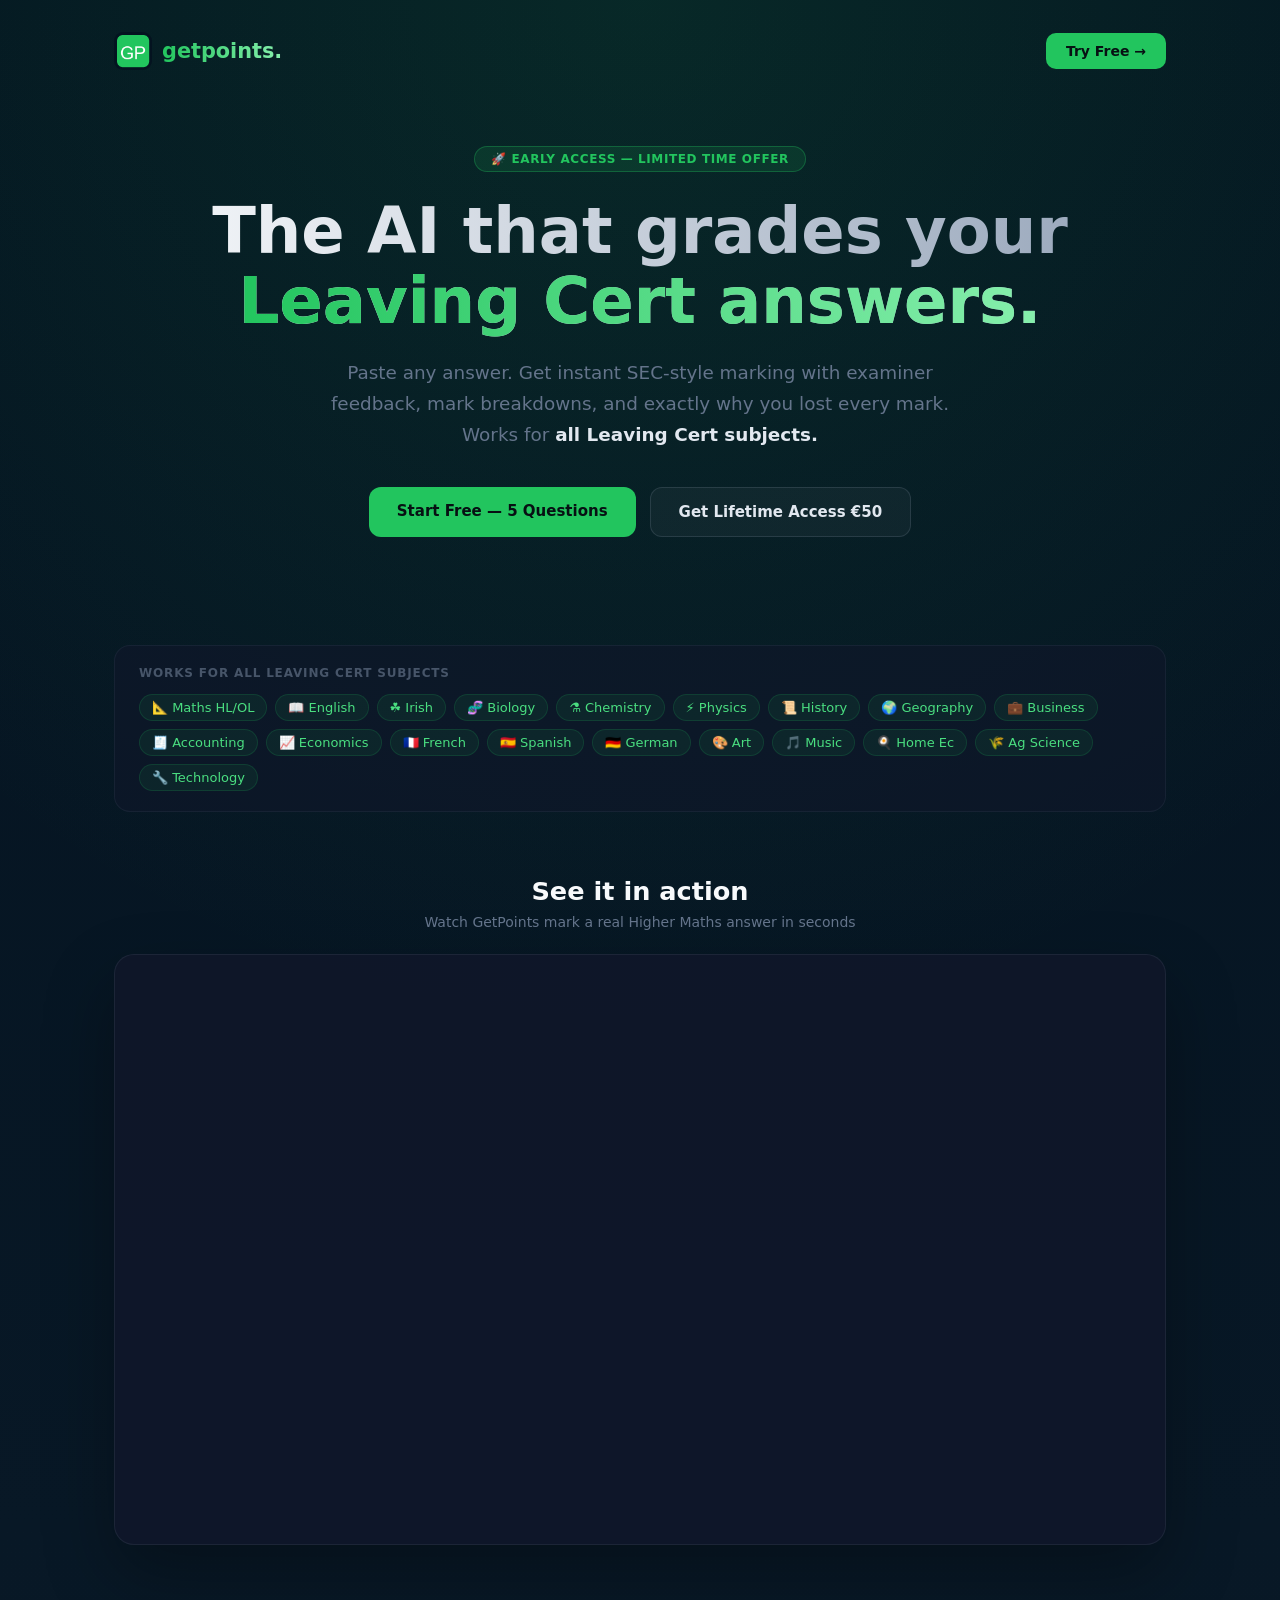
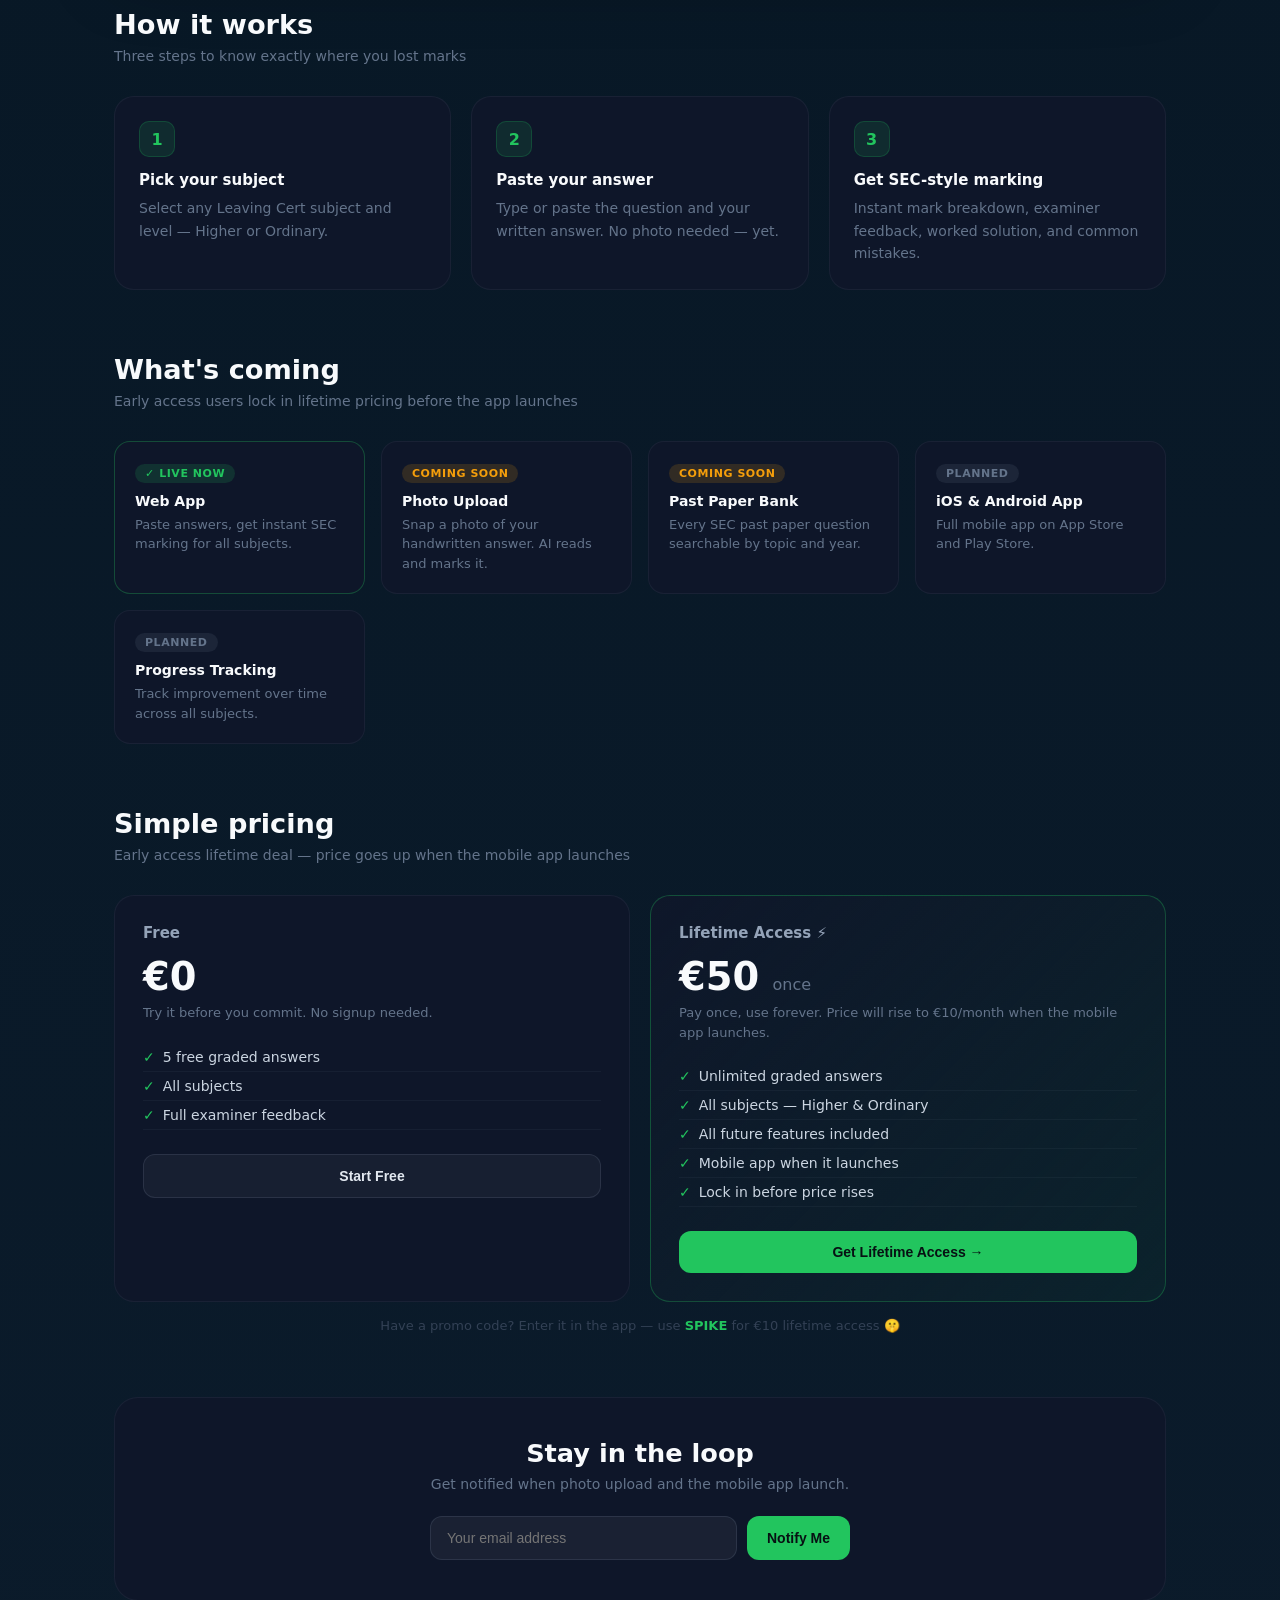
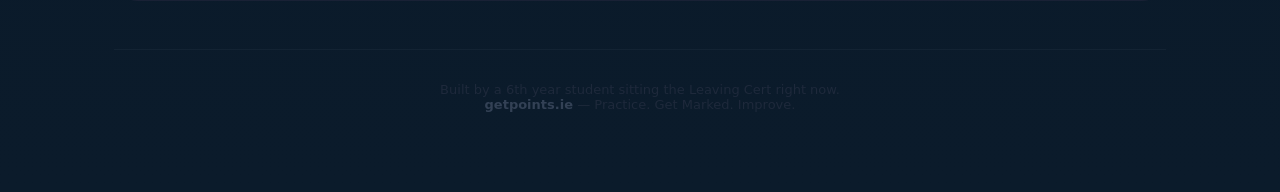
==== commit 7a6739fb: "Deploy: Updated landing page, app with access link flow, and logo" ====
--- a/index.html
+++ b/index.html
@@ -1,370 +1,361 @@
 <!DOCTYPE html>
 <html lang="en">
 <head>
-  <meta charset="UTF-8">
-  <meta name="viewport" content="width=device-width, initial-scale=1.0">
-  <title>getpoints — Leaving Cert Maths Grader</title>
-  <link rel="icon" type="image/svg+xml" href="favicon.svg">
-  <link rel="icon" type="image/png" href="favicon.png">
-  <link rel="shortcut icon" href="favicon.ico" type="image/x-icon">
-  <!DOCTYPE html>
-  <html lang="en">
-  <head>
-  <meta charset="UTF-8">
-  <meta name="viewport" content="width=device-width, initial-scale=1.0">
-  <title>GetPoints — AI Exam Grading for Leaving Cert</title>
-  <link rel="icon" href="logo.png">
-  <style>
-  * { box-sizing: border-box; margin: 0; padding: 0; }
-  :root { font-family: 'Segoe UI', 'Inter', system-ui, sans-serif; }
-  body {
-    background: radial-gradient(circle at top, rgba(34,197,94,0.12), transparent 30%),
-                linear-gradient(180deg, #041320 0%, #081826 45%, #0b1b2b 100%);
-    min-height: 100vh; color: #e2e8f0;
-  }
-  a { color: inherit; text-decoration: none; }
-  img, iframe, video { max-width: 100%; }
-  .page { width: min(100%, 1100px); margin: 0 auto; padding: 32px 24px 80px; }
-
-  /* NAV */
-  nav { display: flex; align-items: center; justify-content: space-between; margin-bottom: 56px; }
-  .nav-logo { display: flex; align-items: center; gap: 10px; }
-  .nav-logo img { width: 38px; height: 38px; border-radius: 9px; }
-  .nav-logo span {
-    font-size: 1.3rem; font-weight: 700;
-    background: linear-gradient(90deg, #22c55e, #86efac);
-    -webkit-background-clip: text; -webkit-text-fill-color: transparent;
-  }
-  .nav-cta {
-    padding: 10px 20px; background: #22c55e; border-radius: 10px;
-    font-weight: 700; font-size: 14px; color: #071013;
-    transition: background 0.15s;
-  }
-  .nav-cta:hover { background: #16a34a; }
-
-  /* HERO */
-  .hero { text-align: center; padding: 20px 0 60px; }
-  .early-badge {
-    display: inline-block; font-size: 12px; font-weight: 600;
-    background: rgba(34,197,94,0.12); border: 1px solid rgba(34,197,94,0.3);
-    color: #22c55e; border-radius: 999px; padding: 5px 16px; margin-bottom: 24px;
-    letter-spacing: 0.05em; text-transform: uppercase;
-  }
-  .hero h1 {
-    font-size: clamp(2.4rem, 5vw, 4rem); font-weight: 700; line-height: 1.1;
-    background: linear-gradient(90deg, #f8fafc, #94a3b8);
-    -webkit-background-clip: text; -webkit-text-fill-color: transparent;
-    margin-bottom: 20px;
-  }
-  .hero h1 span {
-    background: linear-gradient(90deg, #22c55e, #86efac);
-    -webkit-background-clip: text; -webkit-text-fill-color: transparent;
-  }
-  .hero-sub {
-    font-size: 1.15rem; color: #64748b; max-width: 620px;
-    margin: 0 auto 36px;  line-height: 1.7;
-  }
-  .hero-actions { display: flex; flex-wrap: wrap; gap: 14px; justify-content: center; margin-bottom: 48px; }
-  .btn-primary {
-    padding: 15px 28px; background: #22c55e; border-radius: 12px;
-    font-weight: 700; font-size: 15px; color: #071013; transition: all 0.15s;
-  }
-  .btn-primary:hover { background: #16a34a; transform: translateY(-1px); }
-  .btn-outline {
-    padding: 15px 28px; background: rgba(255,255,255,0.04);
-    border: 1px solid rgba(148,163,184,0.18); border-radius: 12px;
-    font-weight: 600; font-size: 15px; color: #e2e8f0; transition: all 0.15s;
-  }
-  .btn-outline:hover { background: rgba(255,255,255,0.08); }
-
-  /* SUBJECTS STRIP */
-  .subjects-strip {
-    background: rgba(15,23,42,0.7); border-radius: 16px;
-    border: 1px solid rgba(148,163,184,0.08); padding: 20px 24px;
-    margin-bottom: 64px;
-  }
-  .subjects-strip p { font-size: 12px; color: #475569; text-transform: uppercase; letter-spacing: 0.07em; margin-bottom: 14px; font-weight: 600; }
-  .subjects-list { display: flex; flex-wrap: wrap; gap: 8px; }
-  .subj-tag {
-    font-size: 13px; padding: 5px 12px; border-radius: 999px;
-    background: rgba(34,197,94,0.08); border: 1px solid rgba(34,197,94,0.15); color: #4ade80;
-  }
-
-  /* VIDEO */
-  .video-section { margin-bottom: 64px; text-align: center; }
-  .video-section h2 { font-size: 1.6rem; color: #f8fafc; margin-bottom: 8px; }
-  .video-section p { font-size: 14px; color: #64748b; margin-bottom: 24px; }
-  .video-wrap {
-    border-radius: 20px; overflow: hidden;
-    border: 1px solid rgba(148,163,184,0.1);
-    box-shadow: 0 30px 70px rgba(0,0,0,0.3);
-    aspect-ratio: 16/9; background: rgba(15,23,42,0.95);
-  }
-  .video-wrap iframe { width: 100%; height: 100%; border: none; }
-
-  /* HOW IT WORKS */
-  .section-title { font-size: 1.7rem; font-weight: 700; color: #f8fafc; margin-bottom: 8px; }
-  .section-sub { font-size: 14px; color: #64748b; margin-bottom: 32px; }
-  .steps { display: grid; grid-template-columns: repeat(auto-fit, minmax(220px, 1fr)); gap: 20px; margin-bottom: 64px; }
-  .step {
-    background: rgba(15,23,42,0.95); border-radius: 20px;
-    border: 1px solid rgba(148,163,184,0.08); padding: 24px;
-  }
-  .step-num {
-    width: 36px; height: 36px; border-radius: 10px;
-    background: rgba(34,197,94,0.12); border: 1px solid rgba(34,197,94,0.2);
-    color: #22c55e; font-weight: 700; font-size: 16px;
-    display: flex; align-items: center; justify-content: center; margin-bottom: 14px;
-  }
-  .step h3 { font-size: 15px; color: #f8fafc; margin-bottom: 8px; }
-  .step p { font-size: 14px; color: #64748b; line-height: 1.6; }
-
-  /* ROADMAP */
-  .roadmap { margin-bottom: 64px; }
-  .roadmap-grid { display: grid; grid-template-columns: repeat(auto-fit, minmax(200px, 1fr)); gap: 16px; }
-  .roadmap-card {
-    background: rgba(15,23,42,0.95); border-radius: 16px;
-    border: 1px solid rgba(148,163,184,0.08); padding: 20px;
-  }
-  .roadmap-card.active { border-color: rgba(34,197,94,0.3); }
-  .roadmap-tag {
-    display: inline-block; font-size: 11px; font-weight: 600;
-    padding: 3px 10px; border-radius: 999px; margin-bottom: 10px;
-    text-transform: uppercase; letter-spacing: 0.05em;
-  }
-  .tag-live { background: rgba(34,197,94,0.15); color: #22c55e; }
-  .tag-soon { background: rgba(245,158,11,0.15); color: #f59e0b; }
-  .tag-future { background: rgba(148,163,184,0.1); color: #64748b; }
-  .roadmap-card h4 { font-size: 14px; color: #f8fafc; margin-bottom: 6px; }
-  .roadmap-card p { font-size: 13px; color: #64748b; line-height: 1.5; }
-
-  /* PRICING */
-  .pricing { margin-bottom: 64px; }
-  .pricing-grid { display: grid; grid-template-columns: repeat(auto-fit, minmax(240px, 1fr)); gap: 20px; }
-  .price-card {
-    background: rgba(15,23,42,0.95); border-radius: 20px;
-    border: 1px solid rgba(148,163,184,0.08); padding: 28px;
-  }
-  .price-card.featured {
-    border-color: rgba(34,197,94,0.3);
-    background: linear-gradient(135deg, rgba(15,23,42,0.98), rgba(34,197,94,0.05));
-  }
-  .price-card h3 { font-size: 15px; color: #94a3b8; margin-bottom: 12px; font-weight: 600; }
-  .price-amount { font-size: 2.4rem; font-weight: 700; color: #f8fafc; margin-bottom: 4px; }
-  .price-amount span { font-size: 1rem; color: #64748b; font-weight: 400; }
-  .price-desc { font-size: 13px; color: #64748b; margin-bottom: 20px; line-height: 1.5; }
-  .price-features { list-style: none; margin-bottom: 24px; }
-  .price-features li {
-    font-size: 14px; color: #cbd5e1; padding: 6px 0;
-    border-bottom: 1px solid rgba(148,163,184,0.06); display: flex; gap: 8px;
-  }
-  .price-features li::before { content: '✓'; color: #22c55e; font-weight: 700; flex-shrink: 0; }
-  .price-btn {
-    width: 100%; padding: 13px; border-radius: 12px; font-weight: 700;
-    font-size: 14px; cursor: pointer; border: none; transition: all 0.15s;
-  }
-  .price-btn-primary { background: #22c55e; color: #071013; }
-  .price-btn-primary:hover { background: #16a34a; }
-  .price-btn-outline {
-    background: rgba(255,255,255,0.04); color: #e2e8f0;
-    border: 1px solid rgba(148,163,184,0.15) !important;
-  }
-  .promo-hint {
-    text-align: center; font-size: 13px; color: #334155; margin-top: 16px;
-  }
-  .promo-hint strong { color: #22c55e; }
-
-  /* WAITLIST */
-  .waitlist-section {
-    background: rgba(15,23,42,0.95); border-radius: 24px;
-    border: 1px solid rgba(148,163,184,0.08); padding: 40px;
-    text-align: center; margin-bottom: 48px;
-  }
-  .waitlist-section h2 { font-size: 1.6rem; color: #f8fafc; margin-bottom: 8px; }
-  .waitlist-section p { font-size: 14px; color: #64748b; margin-bottom: 24px; }
-  .waitlist-form { display: flex; gap: 10px; max-width: 420px; margin: 0 auto; }
-  .waitlist-form input {
-    flex: 1; padding: 13px 16px; border-radius: 12px;
-    background: rgba(255,255,255,0.05); border: 1px solid rgba(148,163,184,0.15);
-    color: #e2e8f0; font-size: 14px;
-  }
-  .waitlist-form input:focus { outline: none; border-color: rgba(34,197,94,0.3); }
-  .waitlist-form button {
-    padding: 13px 20px; background: #22c55e; border: none; border-radius: 12px;
-    font-weight: 700; font-size: 14px; color: #071013; cursor: pointer; white-space: nowrap;
-  }
-
-  footer {
-    text-align: center; font-size: 13px; color: #1e293b; padding-top: 32px;
-    border-top: 1px solid rgba(148,163,184,0.06);
-  }
-
-  @media (max-width: 640px) {
-    .page { padding: 24px 16px 60px; }
-    .waitlist-form { flex-direction: column; }
-    nav .nav-cta { display: none; }
-  }
-  </style>
-  </head>
-  <body>
-  <div class="page">
-
-    <nav>
-      <div class="nav-logo">
-        <img src="logo.png" alt="GetPoints" onerror="this.style.display='none'">
-        <span>getpoints.</span>
-      </div>
-      <a class="nav-cta" href="getpoints_app.html">Try Free →</a>
-    </nav>
-
-    <div class="hero">
-      <div class="early-badge">🚀 Early Access — Limited Time Offer</div>
-      <h1>The AI that grades your<br><span>Leaving Cert answers.</span></h1>
-      <p class="hero-sub">
-        Paste any answer. Get instant SEC-style marking with examiner feedback,
-        mark breakdowns, and exactly why you lost every mark.
-        Works for <strong style="color:#e2e8f0">all Leaving Cert subjects.</strong>
-      </p>
-      <div class="hero-actions">
-        <a class="btn-primary" href="getpoints_app.html">Start Free — 5 Questions</a>
-        <a class="btn-outline" href="#pricing">Get Lifetime Access €50</a>
-      </div>
-    </div>
-
-    <div class="subjects-strip">
-      <p>Works for all leaving cert subjects</p>
-      <div class="subjects-list">
-        <span class="subj-tag">📐 Maths HL/OL</span>
-        <span class="subj-tag">📖 English</span>
-        <span class="subj-tag">☘️ Irish</span>
-        <span class="subj-tag">🧬 Biology</span>
-        <span class="subj-tag">⚗️ Chemistry</span>
-        <span class="subj-tag">⚡ Physics</span>
-        <span class="subj-tag">📜 History</span>
-        <span class="subj-tag">🌍 Geography</span>
-        <span class="subj-tag">💼 Business</span>
-        <span class="subj-tag">🧾 Accounting</span>
-        <span class="subj-tag">📈 Economics</span>
-        <span class="subj-tag">🇫🇷 French</span>
-        <span class="subj-tag">🇪🇸 Spanish</span>
-        <span class="subj-tag">🇩🇪 German</span>
-        <span class="subj-tag">🎨 Art</span>
-        <span class="subj-tag">🎵 Music</span>
-        <span class="subj-tag">🍳 Home Ec</span>
-        <span class="subj-tag">🌾 Ag Science</span>
-        <span class="subj-tag">🔧 Technology</span>
-      </div>
-    </div>
-
-    <div class="video-section">
-      <h2>See it in action</h2>
-      <p>Watch GetPoints mark a real Higher Maths answer in seconds</p>
-      <div class="video-wrap">
-        <iframe src="https://www.youtube.com/embed/fudE-BVi40E?autoplay=1&mute=1&controls=1&rel=0" allowfullscreen></iframe>
-      </div>
-    </div>
-
-    <div style="margin-bottom:64px;">
-      <div class="section-title">How it works</div>
-      <div class="section-sub">Three steps to know exactly where you lost marks</div>
-      <div class="steps">
-        <div class="step">
-          <div class="step-num">1</div>
-          <h3>Pick your subject</h3>
-          <p>Select any Leaving Cert subject and level — Higher or Ordinary.</p>
-        </div>
-        <div class="step">
-          <div class="step-num">2</div>
-          <h3>Paste your answer</h3>
-          <p>Type or paste the question and your written answer. No photo needed — yet.</p>
-        </div>
-        <div class="step">
-          <div class="step-num">3</div>
-          <h3>Get SEC-style marking</h3>
-          <p>Instant mark breakdown, examiner feedback, worked solution, and common mistakes.</p>
-        </div>
-      </div>
-    </div>
-
-    <div class="roadmap" style="margin-bottom:64px;">
-      <div class="section-title">What's coming</div>
-      <div class="section-sub">Early access users lock in lifetime pricing before the app launches</div>
-      <div class="roadmap-grid">
-        <div class="roadmap-card active">
-          <span class="roadmap-tag tag-live">✓ Live Now</span>
-          <h4>Web App</h4>
-          <p>Paste answers, get instant SEC marking for all subjects.</p>
-        </div>
-        <div class="roadmap-card">
-          <span class="roadmap-tag tag-soon">Coming Soon</span>
-          <h4>Photo Upload</h4>
-          <p>Snap a photo of your handwritten answer. AI reads and marks it.</p>
-        </div>
-        <div class="roadmap-card">
-          <span class="roadmap-tag tag-soon">Coming Soon</span>
-          <h4>Past Paper Bank</h4>
-          <p>Every SEC past paper question searchable by topic and year.</p>
-        </div>
-        <div class="roadmap-card">
-          <span class="roadmap-tag tag-future">Planned</span>
-          <h4>iOS & Android App</h4>
-          <p>Full mobile app on App Store and Play Store.</p>
-        </div>
-        <div class="roadmap-card">
-          <span class="roadmap-tag tag-future">Planned</span>
-          <h4>Progress Tracking</h4>
-          <p>Track improvement over time across all subjects.</p>
-        </div>
-      </div>
-    </div>
-
-    <div class="pricing" id="pricing">
-      <div class="section-title">Simple pricing</div>
-      <div class="section-sub">Early access lifetime deal — price goes up when the mobile app launches</div>
-      <div class="pricing-grid">
-        <div class="price-card">
-          <h3>Free</h3>
-          <div class="price-amount">€0</div>
-          <p class="price-desc">Try it before you commit. No signup needed.</p>
-          <ul class="price-features">
-            <li>5 free graded answers</li>
-            <li>All subjects</li>
-            <li>Full examiner feedback</li>
-          </ul>
-          <a href="getpoints_app.html"><button class="price-btn price-btn-outline">Start Free</button></a>
-        </div>
-        <div class="price-card featured">
-          <h3>Lifetime Access ⚡</h3>
-          <div class="price-amount">€50 <span>once</span></div>
-          <p class="price-desc">Pay once, use forever. Price will rise to €10/month when the mobile app launches.</p>
-          <ul class="price-features">
-            <li>Unlimited graded answers</li>
-            <li>All subjects — Higher & Ordinary</li>
-            <li>All future features included</li>
-            <li>Mobile app when it launches</li>
-            <li>Lock in before price rises</li>
-          </ul>
-          <a href="getpoints_app.html"><button class="price-btn price-btn-primary">Get Lifetime Access →</button></a>
-        </div>
-      </div>
-      <p class="promo-hint">Have a promo code? Enter it in the app — use <strong>SPIKE</strong> for €10 lifetime access 🤫</p>
-    </div>
-
-    <div class="waitlist-section" id="waitlist">
-      <h2>Stay in the loop</h2>
-      <p>Get notified when photo upload and the mobile app launch.</p>
-      <form class="waitlist-form" action="https://formsubmit.co/spareacount6666@gmail.com" method="POST">
-        <input type="hidden" name="_captcha" value="false">
-        <input type="email" name="email" placeholder="Your email address" required>
-        <button type="submit">Notify Me</button>
-      </form>
-    </div>
-
-    <footer>
-      Built by a 6th year student sitting the Leaving Cert right now.<br>
-      <strong style="color:#334155;">getpoints.ie</strong> — Practice. Get Marked. Improve.
-    </footer>
-
-  </div>
-  </body>
-  </html>
+<meta charset="UTF-8">
+<meta name="viewport" content="width=device-width, initial-scale=1.0">
+<title>GetPoints — AI Exam Grading for Leaving Cert</title>
+<link rel="icon" href="logo.png">
+<style>
+* { box-sizing: border-box; margin: 0; padding: 0; }
+:root { font-family: 'Segoe UI', 'Inter', system-ui, sans-serif; }
+body {
+  background: radial-gradient(circle at top, rgba(34,197,94,0.12), transparent 30%),
+              linear-gradient(180deg, #041320 0%, #081826 45%, #0b1b2b 100%);
+  min-height: 100vh; color: #e2e8f0;
+}
+a { color: inherit; text-decoration: none; }
+img, iframe, video { max-width: 100%; }
+.page { width: min(100%, 1100px); margin: 0 auto; padding: 32px 24px 80px; }
+
+/* NAV */
+nav { display: flex; align-items: center; justify-content: space-between; margin-bottom: 56px; }
+.nav-logo { display: flex; align-items: center; gap: 10px; }
+.nav-logo img { width: 38px; height: 38px; border-radius: 9px; }
+.nav-logo span {
+  font-size: 1.3rem; font-weight: 700;
+  background: linear-gradient(90deg, #22c55e, #86efac);
+  -webkit-background-clip: text; -webkit-text-fill-color: transparent;
+}
+.nav-cta {
+  padding: 10px 20px; background: #22c55e; border-radius: 10px;
+  font-weight: 700; font-size: 14px; color: #071013;
+  transition: background 0.15s;
+}
+.nav-cta:hover { background: #16a34a; }
+
+/* HERO */
+.hero { text-align: center; padding: 20px 0 60px; }
+.early-badge {
+  display: inline-block; font-size: 12px; font-weight: 600;
+  background: rgba(34,197,94,0.12); border: 1px solid rgba(34,197,94,0.3);
+  color: #22c55e; border-radius: 999px; padding: 5px 16px; margin-bottom: 24px;
+  letter-spacing: 0.05em; text-transform: uppercase;
+}
+.hero h1 {
+  font-size: clamp(2.4rem, 5vw, 4rem); font-weight: 700; line-height: 1.1;
+  background: linear-gradient(90deg, #f8fafc, #94a3b8);
+  -webkit-background-clip: text; -webkit-text-fill-color: transparent;
+  margin-bottom: 20px;
+}
+.hero h1 span {
+  background: linear-gradient(90deg, #22c55e, #86efac);
+  -webkit-background-clip: text; -webkit-text-fill-color: transparent;
+}
+.hero-sub {
+  font-size: 1.15rem; color: #64748b; max-width: 620px;
+  margin: 0 auto 36px;  line-height: 1.7;
+}
+.hero-actions { display: flex; flex-wrap: wrap; gap: 14px; justify-content: center; margin-bottom: 48px; }
+.btn-primary {
+  padding: 15px 28px; background: #22c55e; border-radius: 12px;
+  font-weight: 700; font-size: 15px; color: #071013; transition: all 0.15s;
+}
+.btn-primary:hover { background: #16a34a; transform: translateY(-1px); }
+.btn-outline {
+  padding: 15px 28px; background: rgba(255,255,255,0.04);
+  border: 1px solid rgba(148,163,184,0.18); border-radius: 12px;
+  font-weight: 600; font-size: 15px; color: #e2e8f0; transition: all 0.15s;
+}
+.btn-outline:hover { background: rgba(255,255,255,0.08); }
+
+/* SUBJECTS STRIP */
+.subjects-strip {
+  background: rgba(15,23,42,0.7); border-radius: 16px;
+  border: 1px solid rgba(148,163,184,0.08); padding: 20px 24px;
+  margin-bottom: 64px;
+}
+.subjects-strip p { font-size: 12px; color: #475569; text-transform: uppercase; letter-spacing: 0.07em; margin-bottom: 14px; font-weight: 600; }
+.subjects-list { display: flex; flex-wrap: wrap; gap: 8px; }
+.subj-tag {
+  font-size: 13px; padding: 5px 12px; border-radius: 999px;
+  background: rgba(34,197,94,0.08); border: 1px solid rgba(34,197,94,0.15); color: #4ade80;
+}
+
+/* VIDEO */
+.video-section { margin-bottom: 64px; text-align: center; }
+.video-section h2 { font-size: 1.6rem; color: #f8fafc; margin-bottom: 8px; }
+.video-section p { font-size: 14px; color: #64748b; margin-bottom: 24px; }
+.video-wrap {
+  border-radius: 20px; overflow: hidden;
+  border: 1px solid rgba(148,163,184,0.1);
+  box-shadow: 0 30px 70px rgba(0,0,0,0.3);
+  aspect-ratio: 16/9; background: rgba(15,23,42,0.95);
+}
+.video-wrap iframe { width: 100%; height: 100%; border: none; }
+
+/* HOW IT WORKS */
+.section-title { font-size: 1.7rem; font-weight: 700; color: #f8fafc; margin-bottom: 8px; }
+.section-sub { font-size: 14px; color: #64748b; margin-bottom: 32px; }
+.steps { display: grid; grid-template-columns: repeat(auto-fit, minmax(220px, 1fr)); gap: 20px; margin-bottom: 64px; }
+.step {
+  background: rgba(15,23,42,0.95); border-radius: 20px;
+  border: 1px solid rgba(148,163,184,0.08); padding: 24px;
+}
+.step-num {
+  width: 36px; height: 36px; border-radius: 10px;
+  background: rgba(34,197,94,0.12); border: 1px solid rgba(34,197,94,0.2);
+  color: #22c55e; font-weight: 700; font-size: 16px;
+  display: flex; align-items: center; justify-content: center; margin-bottom: 14px;
+}
+.step h3 { font-size: 15px; color: #f8fafc; margin-bottom: 8px; }
+.step p { font-size: 14px; color: #64748b; line-height: 1.6; }
+
+/* ROADMAP */
+.roadmap { margin-bottom: 64px; }
+.roadmap-grid { display: grid; grid-template-columns: repeat(auto-fit, minmax(200px, 1fr)); gap: 16px; }
+.roadmap-card {
+  background: rgba(15,23,42,0.95); border-radius: 16px;
+  border: 1px solid rgba(148,163,184,0.08); padding: 20px;
+}
+.roadmap-card.active { border-color: rgba(34,197,94,0.3); }
+.roadmap-tag {
+  display: inline-block; font-size: 11px; font-weight: 600;
+  padding: 3px 10px; border-radius: 999px; margin-bottom: 10px;
+  text-transform: uppercase; letter-spacing: 0.05em;
+}
+.tag-live { background: rgba(34,197,94,0.15); color: #22c55e; }
+.tag-soon { background: rgba(245,158,11,0.15); color: #f59e0b; }
+.tag-future { background: rgba(148,163,184,0.1); color: #64748b; }
+.roadmap-card h4 { font-size: 14px; color: #f8fafc; margin-bottom: 6px; }
+.roadmap-card p { font-size: 13px; color: #64748b; line-height: 1.5; }
+
+/* PRICING */
+.pricing { margin-bottom: 64px; }
+.pricing-grid { display: grid; grid-template-columns: repeat(auto-fit, minmax(240px, 1fr)); gap: 20px; }
+.price-card {
+  background: rgba(15,23,42,0.95); border-radius: 20px;
+  border: 1px solid rgba(148,163,184,0.08); padding: 28px;
+}
+.price-card.featured {
+  border-color: rgba(34,197,94,0.3);
+  background: linear-gradient(135deg, rgba(15,23,42,0.98), rgba(34,197,94,0.05));
+}
+.price-card h3 { font-size: 15px; color: #94a3b8; margin-bottom: 12px; font-weight: 600; }
+.price-amount { font-size: 2.4rem; font-weight: 700; color: #f8fafc; margin-bottom: 4px; }
+.price-amount span { font-size: 1rem; color: #64748b; font-weight: 400; }
+.price-desc { font-size: 13px; color: #64748b; margin-bottom: 20px; line-height: 1.5; }
+.price-features { list-style: none; margin-bottom: 24px; }
+.price-features li {
+  font-size: 14px; color: #cbd5e1; padding: 6px 0;
+  border-bottom: 1px solid rgba(148,163,184,0.06); display: flex; gap: 8px;
+}
+.price-features li::before { content: '✓'; color: #22c55e; font-weight: 700; flex-shrink: 0; }
+.price-btn {
+  width: 100%; padding: 13px; border-radius: 12px; font-weight: 700;
+  font-size: 14px; cursor: pointer; border: none; transition: all 0.15s;
+}
+.price-btn-primary { background: #22c55e; color: #071013; }
+.price-btn-primary:hover { background: #16a34a; }
+.price-btn-outline {
+  background: rgba(255,255,255,0.04); color: #e2e8f0;
+  border: 1px solid rgba(148,163,184,0.15) !important;
+}
+.promo-hint {
+  text-align: center; font-size: 13px; color: #334155; margin-top: 16px;
+}
+.promo-hint strong { color: #22c55e; }
+
+/* WAITLIST */
+.waitlist-section {
+  background: rgba(15,23,42,0.95); border-radius: 24px;
+  border: 1px solid rgba(148,163,184,0.08); padding: 40px;
+  text-align: center; margin-bottom: 48px;
+}
+.waitlist-section h2 { font-size: 1.6rem; color: #f8fafc; margin-bottom: 8px; }
+.waitlist-section p { font-size: 14px; color: #64748b; margin-bottom: 24px; }
+.waitlist-form { display: flex; gap: 10px; max-width: 420px; margin: 0 auto; }
+.waitlist-form input {
+  flex: 1; padding: 13px 16px; border-radius: 12px;
+  background: rgba(255,255,255,0.05); border: 1px solid rgba(148,163,184,0.15);
+  color: #e2e8f0; font-size: 14px;
+}
+.waitlist-form input:focus { outline: none; border-color: rgba(34,197,94,0.3); }
+.waitlist-form button {
+  padding: 13px 20px; background: #22c55e; border: none; border-radius: 12px;
+  font-weight: 700; font-size: 14px; color: #071013; cursor: pointer; white-space: nowrap;
+}
+
+footer {
+  text-align: center; font-size: 13px; color: #1e293b; padding-top: 32px;
+  border-top: 1px solid rgba(148,163,184,0.06);
+}
+
+@media (max-width: 640px) {
+  .page { padding: 24px 16px 60px; }
+  .waitlist-form { flex-direction: column; }
+  nav .nav-cta { display: none; }
+}
+</style>
+</head>
+<body>
+<div class="page">
+
+  <nav>
+    <div class="nav-logo">
+      <img src="logo.png" alt="GetPoints" onerror="this.style.display='none'">
+      <span>getpoints.</span>
+    </div>
+    <a class="nav-cta" href="getpoints_app.html">Try Free →</a>
+  </nav>
+
+  <div class="hero">
+    <div class="early-badge">🚀 Early Access — Limited Time Offer</div>
+    <h1>The AI that grades your<br><span>Leaving Cert answers.</span></h1>
+    <p class="hero-sub">
+      Paste any answer. Get instant SEC-style marking with examiner feedback,
+      mark breakdowns, and exactly why you lost every mark.
+      Works for <strong style="color:#e2e8f0">all Leaving Cert subjects.</strong>
+    </p>
+    <div class="hero-actions">
+      <a class="btn-primary" href="getpoints_app.html">Start Free — 5 Questions</a>
+      <a class="btn-outline" href="#pricing">Get Lifetime Access €50</a>
+    </div>
+  </div>
+
+  <div class="subjects-strip">
+    <p>Works for all leaving cert subjects</p>
+    <div class="subjects-list">
+      <span class="subj-tag">📐 Maths HL/OL</span>
+      <span class="subj-tag">📖 English</span>
+      <span class="subj-tag">☘️ Irish</span>
+      <span class="subj-tag">🧬 Biology</span>
+      <span class="subj-tag">⚗️ Chemistry</span>
+      <span class="subj-tag">⚡ Physics</span>
+      <span class="subj-tag">📜 History</span>
+      <span class="subj-tag">🌍 Geography</span>
+      <span class="subj-tag">💼 Business</span>
+      <span class="subj-tag">🧾 Accounting</span>
+      <span class="subj-tag">📈 Economics</span>
+      <span class="subj-tag">🇫🇷 French</span>
+      <span class="subj-tag">🇪🇸 Spanish</span>
+      <span class="subj-tag">🇩🇪 German</span>
+      <span class="subj-tag">🎨 Art</span>
+      <span class="subj-tag">🎵 Music</span>
+      <span class="subj-tag">🍳 Home Ec</span>
+      <span class="subj-tag">🌾 Ag Science</span>
+      <span class="subj-tag">🔧 Technology</span>
+    </div>
+  </div>
+
+  <div class="video-section">
+    <h2>See it in action</h2>
+    <p>Watch GetPoints mark a real Higher Maths answer in seconds</p>
+    <div class="video-wrap">
+      <iframe src="https://www.youtube.com/embed/fudE-BVi40E?autoplay=1&mute=1&controls=1&rel=0" allowfullscreen></iframe>
+    </div>
+  </div>
+
+  <div style="margin-bottom:64px;">
+    <div class="section-title">How it works</div>
+    <div class="section-sub">Three steps to know exactly where you lost marks</div>
+    <div class="steps">
+      <div class="step">
+        <div class="step-num">1</div>
+        <h3>Pick your subject</h3>
+        <p>Select any Leaving Cert subject and level — Higher or Ordinary.</p>
+      </div>
+      <div class="step">
+        <div class="step-num">2</div>
+        <h3>Paste your answer</h3>
+        <p>Type or paste the question and your written answer. No photo needed — yet.</p>
+      </div>
+      <div class="step">
+        <div class="step-num">3</div>
+        <h3>Get SEC-style marking</h3>
+        <p>Instant mark breakdown, examiner feedback, worked solution, and common mistakes.</p>
+      </div>
+    </div>
+  </div>
+
+  <div class="roadmap" style="margin-bottom:64px;">
+    <div class="section-title">What's coming</div>
+    <div class="section-sub">Early access users lock in lifetime pricing before the app launches</div>
+    <div class="roadmap-grid">
+      <div class="roadmap-card active">
+        <span class="roadmap-tag tag-live">✓ Live Now</span>
+        <h4>Web App</h4>
+        <p>Paste answers, get instant SEC marking for all subjects.</p>
+      </div>
+      <div class="roadmap-card">
+        <span class="roadmap-tag tag-soon">Coming Soon</span>
+        <h4>Photo Upload</h4>
+        <p>Snap a photo of your handwritten answer. AI reads and marks it.</p>
+      </div>
+      <div class="roadmap-card">
+        <span class="roadmap-tag tag-soon">Coming Soon</span>
+        <h4>Past Paper Bank</h4>
+        <p>Every SEC past paper question searchable by topic and year.</p>
+      </div>
+      <div class="roadmap-card">
+        <span class="roadmap-tag tag-future">Planned</span>
+        <h4>iOS & Android App</h4>
+        <p>Full mobile app on App Store and Play Store.</p>
+      </div>
+      <div class="roadmap-card">
+        <span class="roadmap-tag tag-future">Planned</span>
+        <h4>Progress Tracking</h4>
+        <p>Track improvement over time across all subjects.</p>
+      </div>
+    </div>
+  </div>
+
+  <div class="pricing" id="pricing">
+    <div class="section-title">Simple pricing</div>
+    <div class="section-sub">Early access lifetime deal — price goes up when the mobile app launches</div>
+    <div class="pricing-grid">
+      <div class="price-card">
+        <h3>Free</h3>
+        <div class="price-amount">€0</div>
+        <p class="price-desc">Try it before you commit. No signup needed.</p>
+        <ul class="price-features">
+          <li>5 free graded answers</li>
+          <li>All subjects</li>
+          <li>Full examiner feedback</li>
+        </ul>
+        <a href="getpoints_app.html"><button class="price-btn price-btn-outline">Start Free</button></a>
+      </div>
+      <div class="price-card featured">
+        <h3>Lifetime Access ⚡</h3>
+        <div class="price-amount">€50 <span>once</span></div>
+        <p class="price-desc">Pay once, use forever. Price will rise to €10/month when the mobile app launches.</p>
+        <ul class="price-features">
+          <li>Unlimited graded answers</li>
+          <li>All subjects — Higher & Ordinary</li>
+          <li>All future features included</li>
+          <li>Mobile app when it launches</li>
+          <li>Lock in before price rises</li>
+        </ul>
+        <a href="https://buy.stripe.com/8x200j4Te6Gl4zrc8C33W00"><button class="price-btn price-btn-primary">Get Lifetime Access →</button></a>
+      </div>
+    </div>
+    <p class="promo-hint">Have a promo code? Enter it in the app — use <strong>SPIKE</strong> for €10 lifetime access 🤫</p>
+  </div>
+
+  <div class="waitlist-section" id="waitlist">
+    <h2>Stay in the loop</h2>
+    <p>Get notified when photo upload and the mobile app launch.</p>
+    <form class="waitlist-form" action="https://formsubmit.co/spareacount6666@gmail.com" method="POST">
+      <input type="hidden" name="_captcha" value="false">
+      <input type="email" name="email" placeholder="Your email address" required>
+      <button type="submit">Notify Me</button>
+    </form>
+  </div>
+
+  <footer>
+    Built by a 6th year student sitting the Leaving Cert right now.<br>
+    <strong style="color:#334155;">getpoints.ie</strong> — Practice. Get Marked. Improve.
+  </footer>
+
+</div>
+</body>
+</html>
